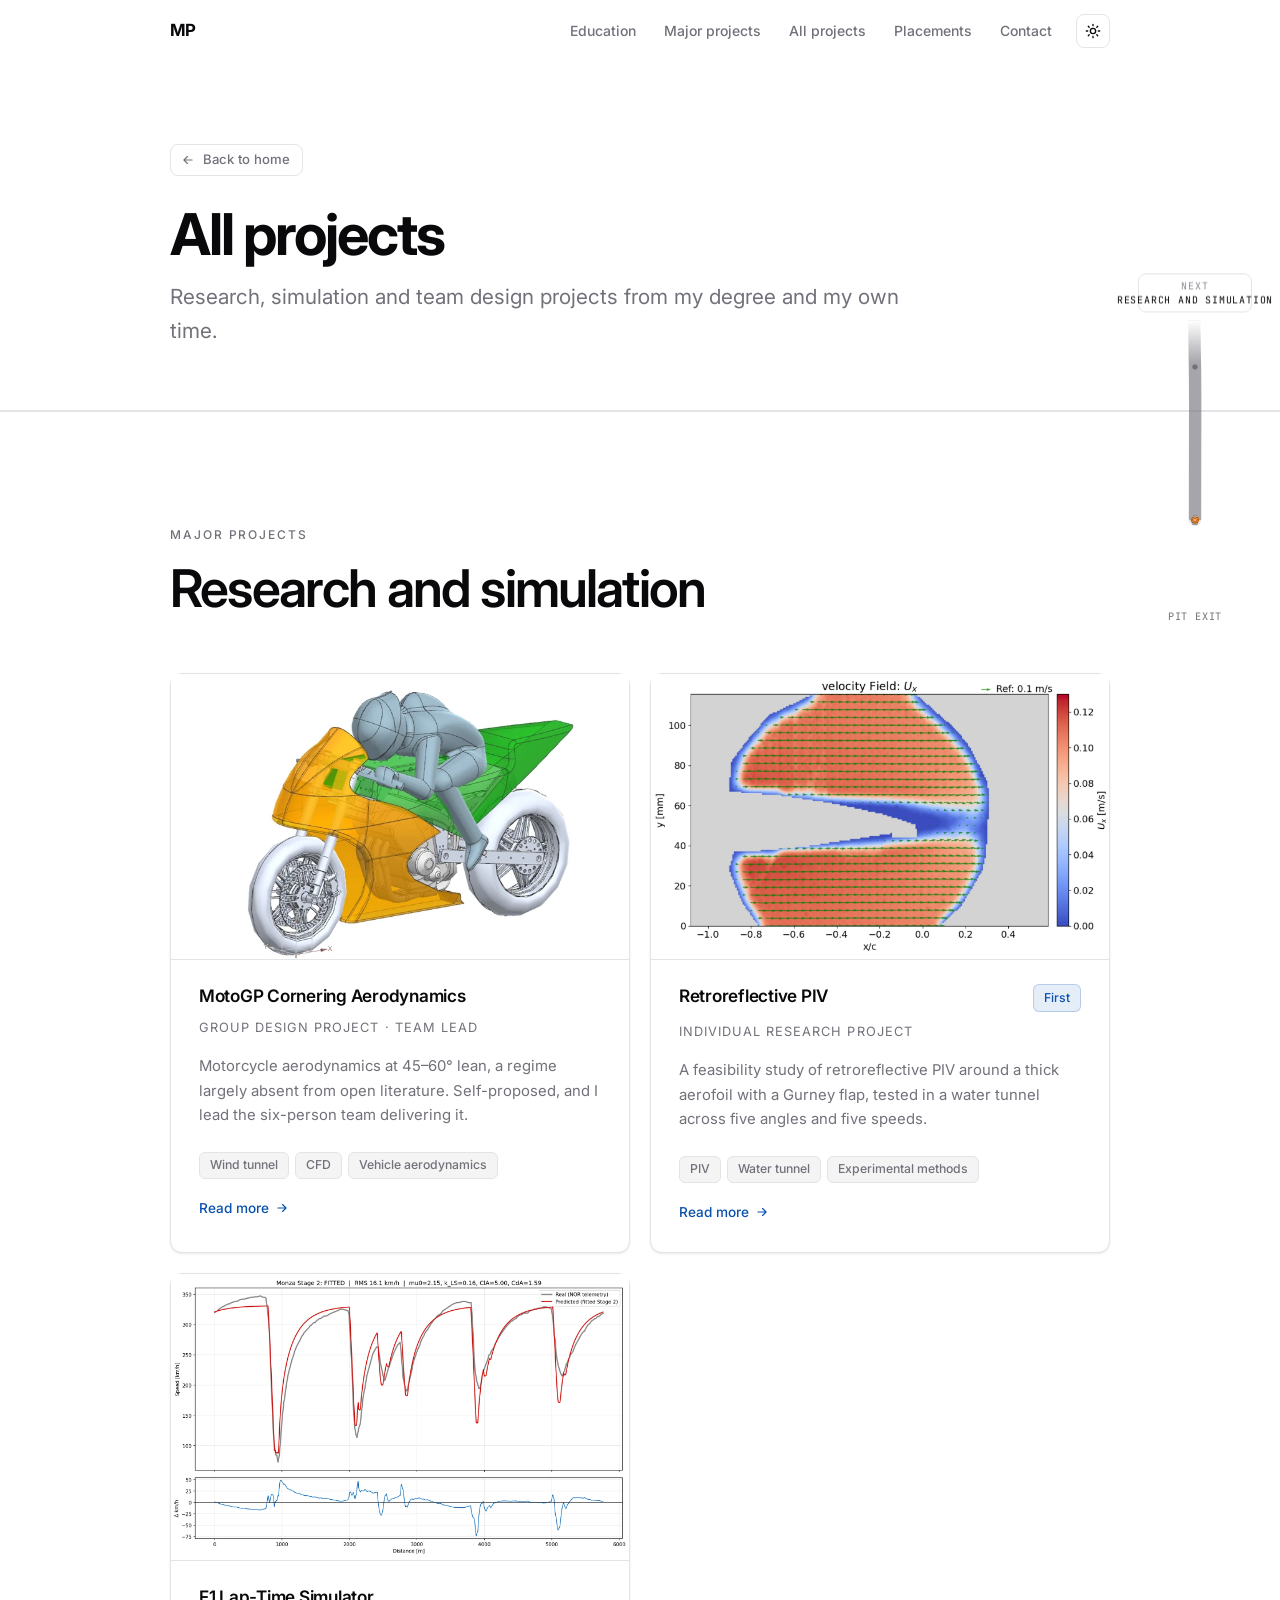
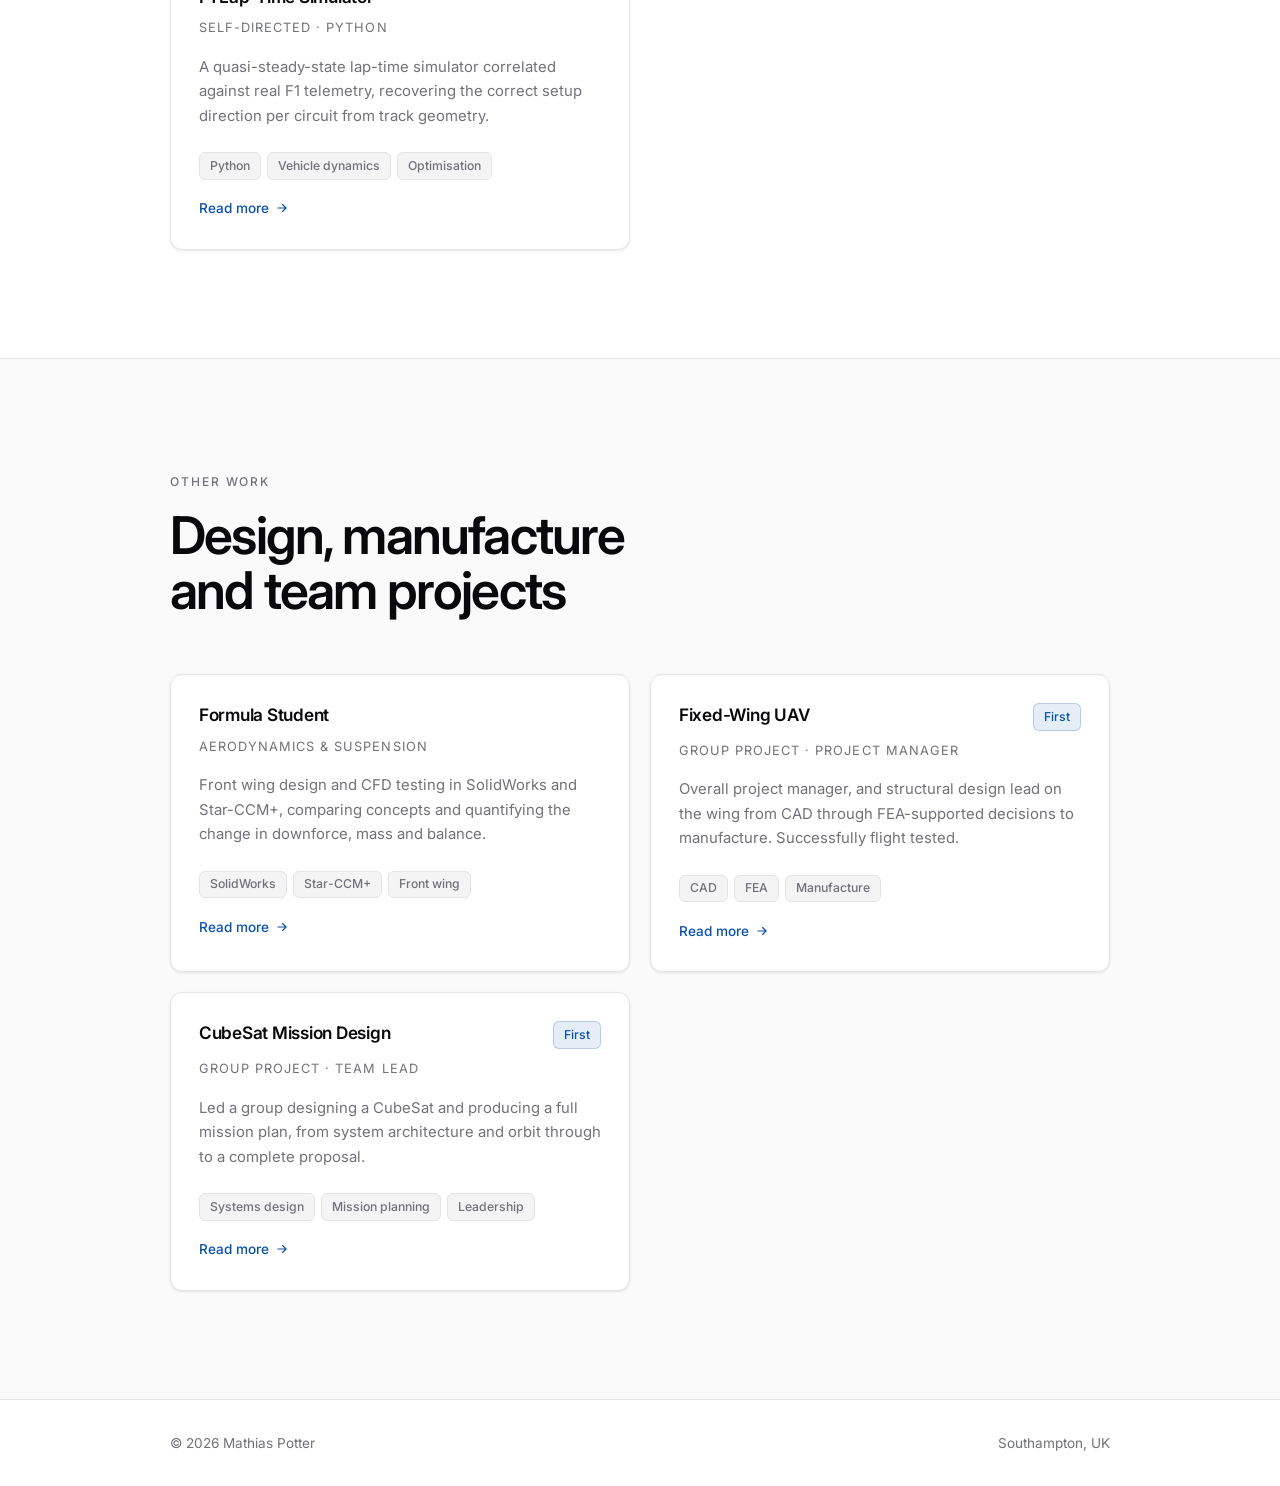
==== projects/index.html @ a4eb1277 "Cut the home page nav, icon the contact links, add a projects page The fixed top bar let you skip th" ====
<!DOCTYPE html>
<html lang="en-GB">
<head>
<meta charset="utf-8">
<meta name="viewport" content="width=device-width, initial-scale=1">

<title>All projects | Mathias Potter</title>
<meta name="description" content="Every engineering project by Mathias Potter: motorsport aerodynamics, experimental flow measurement, simulation, and design and build team projects.">

<meta property="og:title" content="All projects | Mathias Potter">
<meta property="og:description" content="Motorsport aerodynamics, experimental flow measurement, simulation, and design and build team projects.">
<meta property="og:type" content="website">
<meta property="og:url" content="https://mathiaspotter.co.uk/projects/">
<meta property="og:image" content="https://mathiaspotter.co.uk/assets/images/og-preview.jpg">
<meta property="og:image:width" content="1200">
<meta property="og:image:height" content="630">
<meta name="twitter:card" content="summary_large_image">

<link rel="canonical" href="https://mathiaspotter.co.uk/projects/">
<link rel="icon" href="/favicon.ico" sizes="32x32">
<link rel="icon" href="/favicon.svg" type="image/svg+xml">
<link rel="apple-touch-icon" href="/apple-touch-icon.png">
<meta name="theme-color" content="#0951ae">

<link rel="preconnect" href="https://fonts.googleapis.com">
<link rel="preconnect" href="https://fonts.gstatic.com" crossorigin>
<link href="https://fonts.googleapis.com/css2?family=Inter:wght@400;500;600;700&family=JetBrains+Mono:wght@400;500&display=swap" rel="stylesheet">

<link rel="stylesheet" href="../style.css">

<script>
  (function () {
    document.documentElement.classList.add('js');
    var t;
    try { t = localStorage.getItem('theme'); } catch (e) { t = null; }
    if (!t) t = window.matchMedia('(prefers-color-scheme: dark)').matches ? 'dark' : 'light';
    document.documentElement.dataset.theme = t;
  })();
</script>
</head>

<body>
<a class="skip" href="#main">Skip to content</a>

<!-- ============================== NAV ============================== -->
<nav class="nav" aria-label="Primary">
  <div class="nav-inner">
    <a class="nav-brand" href="../index.html">MP</a>
    <div class="nav-links" id="navLinks">
      <a href="../index.html#education">Education</a>
      <a href="../index.html#major">Major projects</a>
      <a href="./" aria-current="page">All projects</a>
      <a href="../index.html#experience">Placements</a>
      <a href="../index.html#contact">Contact</a>
    </div>
    <button class="nav-toggle" id="navToggle" aria-label="Menu" aria-expanded="false" aria-controls="navLinks">
      <svg class="burger" viewBox="0 0 24 24" width="18" height="18" fill="none" stroke="currentColor" stroke-width="2" stroke-linecap="round"><path d="M3 6h18M3 12h18M3 18h18"/></svg>
      <svg class="close" viewBox="0 0 24 24" width="18" height="18" fill="none" stroke="currentColor" stroke-width="2" stroke-linecap="round"><path d="M6 6l12 12M18 6L6 18"/></svg>
    </button>
    <button class="theme-toggle" id="themeToggle" aria-label="Toggle colour theme">
      <svg class="sun" viewBox="0 0 24 24" width="16" height="16" fill="none" stroke="currentColor" stroke-width="2" stroke-linecap="round"><circle cx="12" cy="12" r="4"/><path d="M12 2v2M12 20v2M4.9 4.9l1.4 1.4M17.7 17.7l1.4 1.4M2 12h2M20 12h2M4.9 19.1l1.4-1.4M17.7 6.3l1.4-1.4"/></svg>
      <svg class="moon" viewBox="0 0 24 24" width="16" height="16" fill="none" stroke="currentColor" stroke-width="2" stroke-linecap="round" stroke-linejoin="round"><path d="M21 12.8A9 9 0 1 1 11.2 3a7 7 0 0 0 9.8 9.8z"/></svg>
    </button>
  </div>
</nav>

<main id="main">

<header class="proj-hero">
  <div class="container">
    <a class="proj-back" href="../index.html#major">
      <svg viewBox="0 0 24 24" width="14" height="14" fill="none" stroke="currentColor" stroke-width="2" stroke-linecap="round" stroke-linejoin="round"><path d="M19 12H5M11 18l-6-6 6-6"/></svg>
      Back to home
    </a>

    <h1 class="proj-title">All projects</h1>
    <p class="proj-lede">
      Research, simulation and team design projects from my degree and my own time.
    </p>
  </div>
</header>

<!-- Step 2 of the layout trial: cards link straight to the project pages for
     now. Step 3 opens each one in a dialog on this page instead. -->

<section class="section">
  <div class="container">
    <div class="section-head reveal">
      <span class="eyebrow">Major projects</span>
      <h2>Research and simulation</h2>
    </div>

    <div class="cards">

      <a class="card reveal" href="motogp-cornering-aerodynamics.html">
        <img class="card-img is-figure" src="../assets/images/gdp-model.webp" alt="CAD of the 50%-scale MotoGP wind tunnel model with rider"
             loading="lazy" onerror="this.style.display='none'">
        <div class="card-top">
          <h3>MotoGP Cornering Aerodynamics</h3>
        </div>
        <p class="card-meta">Group Design Project · Team lead</p>
        <p>
          Motorcycle aerodynamics at 45–60° lean, a regime largely absent from open
          literature. Self-proposed, and I lead the six-person team delivering it.
        </p>
        <div class="tags"><span>Wind tunnel</span><span>CFD</span><span>Vehicle aerodynamics</span></div>
        <span class="card-more">
          Read more
          <svg viewBox="0 0 24 24" width="14" height="14" fill="none" stroke="currentColor" stroke-width="2" stroke-linecap="round" stroke-linejoin="round"><path d="M5 12h14M13 6l6 6-6 6"/></svg>
        </span>
      </a>

      <a class="card reveal" href="retroreflective-piv.html">
        <img class="card-img is-figure" src="../assets/images/piv-velocity-field.webp" alt="Velocity field around the thick aerofoil with a Gurney flap, measured with retroreflective PIV"
             loading="lazy" onerror="this.style.display='none'">
        <div class="card-top">
          <h3>Retroreflective PIV</h3>
          <span class="pill">First</span>
        </div>
        <p class="card-meta">Individual research project</p>
        <p>
          A feasibility study of retroreflective PIV around a thick aerofoil with a
          Gurney flap, tested in a water tunnel across five angles and five speeds.
        </p>
        <div class="tags"><span>PIV</span><span>Water tunnel</span><span>Experimental methods</span></div>
        <span class="card-more">
          Read more
          <svg viewBox="0 0 24 24" width="14" height="14" fill="none" stroke="currentColor" stroke-width="2" stroke-linecap="round" stroke-linejoin="round"><path d="M5 12h14M13 6l6 6-6 6"/></svg>
        </span>
      </a>

      <a class="card reveal" href="f1-lap-time-simulator.html">
        <img class="card-img is-figure" src="../assets/images/correlation-plot.webp" alt="Simulated speed trace overlaid on real F1 telemetry for the Monza pole lap"
             loading="lazy" onerror="this.style.display='none'">
        <div class="card-top">
          <h3>F1 Lap-Time Simulator</h3>
        </div>
        <p class="card-meta">Self-directed · Python</p>
        <p>
          A quasi-steady-state lap-time simulator correlated against real F1 telemetry,
          recovering the correct setup direction per circuit from track geometry.
        </p>
        <div class="tags"><span>Python</span><span>Vehicle dynamics</span><span>Optimisation</span></div>
        <span class="card-more">
          Read more
          <svg viewBox="0 0 24 24" width="14" height="14" fill="none" stroke="currentColor" stroke-width="2" stroke-linecap="round" stroke-linejoin="round"><path d="M5 12h14M13 6l6 6-6 6"/></svg>
        </span>
      </a>

    </div>
  </div>
</section>

<section class="section section-alt">
  <div class="container">
    <div class="section-head reveal">
      <span class="eyebrow">Other work</span>
      <h2>Design, manufacture and team projects</h2>
    </div>

    <div class="cards">

      <a class="card reveal" href="formula-student.html">
        <img class="card-img" src="../assets/images/formula-student.jpg" alt="Formula Student car front wing"
             loading="lazy" onerror="this.style.display='none'">
        <div class="card-top">
          <h3>Formula Student</h3>
        </div>
        <p class="card-meta">Aerodynamics &amp; suspension</p>
        <p>
          Front wing design and CFD testing in SolidWorks and Star-CCM+, comparing
          concepts and quantifying the change in downforce, mass and balance.
        </p>
        <div class="tags"><span>SolidWorks</span><span>Star-CCM+</span><span>Front wing</span></div>
        <span class="card-more">
          Read more
          <svg viewBox="0 0 24 24" width="14" height="14" fill="none" stroke="currentColor" stroke-width="2" stroke-linecap="round" stroke-linejoin="round"><path d="M5 12h14M13 6l6 6-6 6"/></svg>
        </span>
      </a>

      <a class="card reveal" href="fixed-wing-uav.html">
        <img class="card-img" src="../assets/images/uav.jpg" alt="Fixed-wing UAV built for the group design project"
             loading="lazy" onerror="this.style.display='none'">
        <div class="card-top">
          <h3>Fixed-Wing UAV</h3>
          <span class="pill">First</span>
        </div>
        <p class="card-meta">Group project · Project manager</p>
        <p>
          Overall project manager, and structural design lead on the wing from CAD
          through FEA-supported decisions to manufacture. Successfully flight tested.
        </p>
        <div class="tags"><span>CAD</span><span>FEA</span><span>Manufacture</span></div>
        <span class="card-more">
          Read more
          <svg viewBox="0 0 24 24" width="14" height="14" fill="none" stroke="currentColor" stroke-width="2" stroke-linecap="round" stroke-linejoin="round"><path d="M5 12h14M13 6l6 6-6 6"/></svg>
        </span>
      </a>

      <a class="card reveal" href="cubesat-mission-design.html">
        <img class="card-img" src="../assets/images/cubesat.jpg" alt="CubeSat mission design project"
             loading="lazy" onerror="this.style.display='none'">
        <div class="card-top">
          <h3>CubeSat Mission Design</h3>
          <span class="pill">First</span>
        </div>
        <p class="card-meta">Group project · Team lead</p>
        <p>
          Led a group designing a CubeSat and producing a full mission plan, from system
          architecture and orbit through to a complete proposal.
        </p>
        <div class="tags"><span>Systems design</span><span>Mission planning</span><span>Leadership</span></div>
        <span class="card-more">
          Read more
          <svg viewBox="0 0 24 24" width="14" height="14" fill="none" stroke="currentColor" stroke-width="2" stroke-linecap="round" stroke-linejoin="round"><path d="M5 12h14M13 6l6 6-6 6"/></svg>
        </span>
      </a>

    </div>
  </div>
</section>

</main>

<footer>
  <div class="container footer-inner">
    <span>&copy; <span id="year">2026</span> Mathias Potter</span>
    <span class="muted">Southampton, UK</span>
  </div>
</footer>

<script src="../site.js"></script>
</body>
</html>
---- style.css ----
/* ==========================================================================
   Mathias Potter portfolio
   Design system modelled on shadcn/ui: neutral HSL palette, hairline borders,
   restrained radius, generous whitespace, Inter. Restraint over decoration.

   Everything visual is controlled by the tokens below.
   ========================================================================== */

/* ------------------------------- TOKENS --------------------------------- */

:root,
[data-theme="light"] {
  --background:        0 0% 100%;
  --foreground:        240 10% 4%;
  --muted:             240 5% 96%;
  --muted-foreground:  240 4% 46%;
  --card:              0 0% 100%;
  --border:            240 6% 90%;
  --primary:           240 6% 10%;
  --primary-foreground:0 0% 98%;
  --accent:            214 90% 36%;   /* navy, carried from the CV */
  --ring:              240 5% 65%;
  --shadow: 0 1px 2px 0 hsl(240 6% 10% / .04), 0 1px 3px 0 hsl(240 6% 10% / .06);
  --shadow-lg: 0 10px 30px -10px hsl(240 6% 10% / .12);
}

[data-theme="dark"] {
  --background:        240 10% 4%;
  --foreground:        0 0% 96%;
  --muted:             240 6% 10%;
  --muted-foreground:  240 5% 60%;
  --card:              240 8% 6%;
  --border:            240 5% 15%;
  --primary:           0 0% 96%;
  --primary-foreground:240 10% 6%;
  --accent:            214 90% 62%;
  --ring:              240 5% 40%;
  --shadow: 0 1px 2px 0 hsl(0 0% 0% / .3);
  --shadow-lg: 0 10px 30px -10px hsl(0 0% 0% / .5);
}

:root {
  --radius: 12px;
  --radius-sm: 8px;
  --container: min(1140px, 90vw);
  --font: "Inter", -apple-system, BlinkMacSystemFont, "Segoe UI", Roboto, sans-serif;
  --mono: "JetBrains Mono", ui-monospace, SFMono-Regular, Menlo, monospace;
}

/* ------------------------------- RESET ---------------------------------- */

*, *::before, *::after { box-sizing: border-box; }

html { scroll-behavior: smooth; -webkit-text-size-adjust: 100%; }

body {
  margin: 0;
  font-family: var(--font);
  font-size: 1rem;
  line-height: 1.65;
  color: hsl(var(--foreground));
  background: hsl(var(--background));
  -webkit-font-smoothing: antialiased;
  transition: background-color .3s ease, color .3s ease;
}

img { max-width: 100%; display: block; }

.container { width: var(--container); margin-inline: auto; }

.skip {
  position: absolute; left: -9999px;
  background: hsl(var(--primary)); color: hsl(var(--primary-foreground));
  padding: .75rem 1rem; border-radius: var(--radius-sm); z-index: 100;
}
.skip:focus { left: 1rem; top: 1rem; }

:focus-visible {
  outline: 2px solid hsl(var(--accent));
  outline-offset: 3px;
  border-radius: 4px;
}

/* ------------------------------- TYPE ----------------------------------- */

h1, h2, h3 { margin: 0; font-weight: 600; letter-spacing: -0.035em; line-height: 1.05; }

h1 { font-size: clamp(3.2rem, 9vw, 6.5rem); font-weight: 700; }
h2 { font-size: clamp(2rem, 4.5vw, 3.25rem); }
h3 { font-size: 1.075rem; letter-spacing: -0.015em; line-height: 1.35; }

p { margin: 0 0 1.1rem; }
p:last-child { margin-bottom: 0; }

a { color: inherit; text-decoration-color: hsl(var(--border)); text-underline-offset: 3px; }
a:hover { text-decoration-color: hsl(var(--accent)); }

.muted { color: hsl(var(--muted-foreground)); }

.eyebrow {
  display: inline-block;
  font-size: .75rem; font-weight: 500;
  text-transform: uppercase; letter-spacing: .16em;
  color: hsl(var(--muted-foreground));
  margin-bottom: 1.1rem;
}

.big { font-size: 1.2rem; color: hsl(var(--foreground)); }

blockquote {
  margin: 1.75rem 0;
  padding: 1.1rem 1.4rem;
  border-left: 2px solid hsl(var(--accent));
  background: hsl(var(--muted));
  border-radius: 0 var(--radius-sm) var(--radius-sm) 0;
  color: hsl(var(--muted-foreground));
  font-size: .95rem;
}

/* -------------------------------- NAV ----------------------------------- */

.nav {
  position: fixed; inset: 0 0 auto 0; z-index: 50;
  transition: background .3s, border-color .3s, backdrop-filter .3s;
  border-bottom: 1px solid transparent;
}
.nav.scrolled {
  background: hsl(var(--background) / .78);
  backdrop-filter: saturate(180%) blur(12px);
  border-bottom-color: hsl(var(--border));
}
.nav-inner {
  width: var(--container); margin-inline: auto;
  height: 62px; display: flex; align-items: center; gap: 1.5rem;
}
.nav-brand {
  font-weight: 700; letter-spacing: -0.04em; font-size: 1.05rem;
  text-decoration: none;
}
.nav-links { margin-left: auto; display: flex; gap: 1.75rem; }
.nav-links a {
  font-size: .875rem; font-weight: 500;
  color: hsl(var(--muted-foreground)); text-decoration: none;
  transition: color .15s;
}
.nav-links a:hover { color: hsl(var(--foreground)); }

.theme-toggle,
.nav-toggle {
  display: grid; place-items: center;
  width: 34px; height: 34px;
  border: 1px solid hsl(var(--border));
  border-radius: var(--radius-sm);
  background: hsl(var(--card));
  color: hsl(var(--foreground));
  cursor: pointer;
  transition: background .15s, border-color .15s;
}
.theme-toggle:hover,
.nav-toggle:hover { background: hsl(var(--muted)); }
.theme-toggle svg,
.nav-toggle svg { grid-area: 1 / 1; }
[data-theme="light"] .moon,
[data-theme="dark"]  .sun { display: none; }

/* Home page: the theme switch with no bar around it. Bottom left, out of the
   reading path and clear of the circuit strip down the right, and reachable
   from anywhere on the page rather than only at the top. */
.theme-float {
  position: fixed; z-index: 50;
  bottom: 1.5rem;
  left: 1.5rem;
  width: 38px; height: 38px;
  backdrop-filter: saturate(180%) blur(12px);
  opacity: .75;
  transition: background .15s, border-color .15s, opacity .15s;
}
.theme-float:hover { opacity: 1; }

/* The burger only exists below the breakpoint; above it the links are inline. */
.nav-toggle { display: none; }
.nav-toggle .close { display: none; }
.nav[data-open="true"] .nav-toggle .burger { display: none; }
.nav[data-open="true"] .nav-toggle .close  { display: block; }

@media (max-width: 720px) {
  .nav-toggle { display: grid; margin-left: auto; }

  /* Links become a panel hanging off the bar. Always in the DOM and
     focusable-order-correct; visibility is what changes, so the reveal can
     animate and screen readers still see it collapsed. */
  .nav-links {
    position: absolute; top: 100%; left: 0; right: 0;
    margin-left: 0;
    flex-direction: column; gap: 0;
    padding: .5rem 0 .75rem;
    /* Opaque, not translucent: the hero sits directly behind this panel and
       ghosts through anything less. */
    background: hsl(var(--background));
    border-bottom: 1px solid hsl(var(--border));
    visibility: hidden; opacity: 0;
    transform: translateY(-6px);
    transition: opacity .18s ease, transform .18s ease, visibility .18s;
  }
  .nav-links a {
    padding: .7rem calc((100vw - var(--container)) / 2);
    font-size: .95rem;
  }
  .nav[data-open="true"] .nav-links {
    visibility: visible; opacity: 1; transform: none;
  }
  /* The bar needs its own surface once a panel is attached to it, or the
     panel floats over the hero with a transparent strip above it. */
  .nav[data-open="true"] {
    background: hsl(var(--background));
    backdrop-filter: none;
  }
}

/* -------------------------------- HERO ---------------------------------- */

.hero {
  min-height: 100svh;
  display: flex; flex-direction: column; justify-content: center;
  padding: 7rem 0 3rem;
  position: relative;
  overflow: hidden;
}

/* Faint engineering grid behind the hero, faded out towards the edges with a
   radial mask so it never competes with the text. Two layers of lines at
   different scales gives it depth without looking like graph paper. */
.hero::before {
  content: "";
  position: absolute; inset: 0;
  background-image:
    linear-gradient(hsl(var(--foreground) / .045) 1px, transparent 1px),
    linear-gradient(90deg, hsl(var(--foreground) / .045) 1px, transparent 1px),
    linear-gradient(hsl(var(--foreground) / .025) 1px, transparent 1px),
    linear-gradient(90deg, hsl(var(--foreground) / .025) 1px, transparent 1px);
  background-size: 120px 120px, 120px 120px, 24px 24px, 24px 24px;
  -webkit-mask-image: radial-gradient(ellipse 90% 70% at 50% 40%, #000 20%, transparent 78%);
          mask-image: radial-gradient(ellipse 90% 70% at 50% 40%, #000 20%, transparent 78%);
  pointer-events: none;
}

/* Soft accent glow behind the name, barely visible, adds depth */
.hero::after {
  content: "";
  position: absolute;
  width: 45vw; height: 45vw; max-width: 600px; max-height: 600px;
  left: -8vw; top: 8%;
  background: radial-gradient(circle, hsl(var(--accent) / .10), transparent 68%);
  pointer-events: none;
  filter: blur(10px);
}

.hero-grid, .hero + * , .hero .container { position: relative; z-index: 1; }

.hero-grid {
  display: grid;
  grid-template-columns: 1.35fr .65fr;
  gap: clamp(2rem, 6vw, 5rem);
  align-items: center;
}

/* --- staggered entrance -------------------------------------------------
   Every delay is offset by --intro-delay, which the curtain sets while it is
   on screen. One shared timeline, so the hero lands as the curtain lifts. */
.hero-text > * { animation: riseIn .95s cubic-bezier(.16,1,.3,1) both; }
.hero-text > *:nth-child(1) { animation-delay: calc(var(--intro-delay) + .06s); }
.hero-text > *:nth-child(2) { animation-delay: calc(var(--intro-delay) + .17s); }
.hero-text > *:nth-child(3) { animation-delay: calc(var(--intro-delay) + .28s); }
.hero-text > *:nth-child(4) { animation-delay: calc(var(--intro-delay) + .39s); }
.hero-text > *:nth-child(5) { animation-delay: calc(var(--intro-delay) + .50s); }
.hero-text > *:nth-child(6) { animation-delay: calc(var(--intro-delay) + .61s); }
.hero-portrait { animation: dropIn 1.05s cubic-bezier(.16,1,.3,1) calc(var(--intro-delay) + .32s) both; }
.hero-stats    { animation: riseIn 1.05s cubic-bezier(.16,1,.3,1) calc(var(--intro-delay) + .74s) both; }
.nav           { animation: navIn .8s cubic-bezier(.16,1,.3,1) calc(var(--intro-delay) + .02s) both; }
.scroll-cue    { animation: float 2.4s ease-in-out calc(var(--intro-delay) + 1.05s) infinite both; }

@keyframes riseIn {
  from { opacity: 0; transform: translateY(16px); }
  to   { opacity: 1; transform: none; }
}
/* The portrait settles downward into its frame rather than rising with the text. */
@keyframes dropIn {
  from { opacity: 0; transform: translateY(-14px) scale(.985); }
  to   { opacity: 1; transform: none; }
}
@keyframes navIn {
  from { opacity: 0; transform: translateY(-100%); }
  to   { opacity: 1; transform: none; }
}

/* --- credibility strip -------------------------------------------------- */

.hero-stats {
  display: grid;
  grid-template-columns: repeat(3, 1fr);
  gap: clamp(1.25rem, 3vw, 2.5rem);
  margin-top: clamp(2.5rem, 6vh, 4rem);
  padding-top: 1.5rem;
  border-top: 1px solid hsl(var(--border));
}

.hs-num {
  display: block;
  font-family: var(--mono);
  font-size: clamp(1.4rem, 2.6vw, 1.9rem);
  font-weight: 500; letter-spacing: -0.03em; line-height: 1;
  color: hsl(var(--foreground));
}
.hs-num .pct { font-size: .62em; color: hsl(var(--muted-foreground)); }
.hs-label {
  display: block; margin-top: .5rem;
  font-size: .78rem; line-height: 1.4;
  color: hsl(var(--muted-foreground));
}

@media (max-width: 760px) {
  .hero-stats { grid-template-columns: 1fr; gap: 1.25rem; }
}

.hero-role {
  font-size: clamp(1.05rem, 2vw, 1.35rem);
  font-weight: 500;
  color: hsl(var(--accent));
  margin: 1.4rem 0 1.2rem;
  letter-spacing: -0.01em;
}

.hero-lede {
  font-size: 1.075rem;
  color: hsl(var(--muted-foreground));
  max-width: 52ch;
}

.hero-actions { display: flex; flex-wrap: wrap; gap: .7rem; margin-top: 2rem; }

.hero-meta {
  display: flex; flex-wrap: wrap; align-items: center; gap: .7rem;
  margin-top: 2.25rem;
  font-size: .875rem;
  color: hsl(var(--muted-foreground));
}
/* Icon buttons, sized to the same 38px square as the theme toggle so the hero
   has one control size. The link text lives in aria-label and title. */
.hero-meta a {
  display: inline-flex; align-items: center; justify-content: center;
  width: 38px; height: 38px;
  border: 1px solid hsl(var(--border));
  border-radius: var(--radius-sm);
  background: hsl(var(--card));
  color: hsl(var(--muted-foreground));
  text-decoration: none;
  transition: color .2s ease, border-color .2s ease, background .2s ease, transform .2s ease;
}
.hero-meta a:hover {
  color: hsl(var(--foreground));
  border-color: hsl(var(--ring));
  background: hsl(var(--muted));
  transform: translateY(-1px);
}
.hero-meta a svg { display: block; }
.hero-where { margin-left: .35rem; }

.hero-portrait { position: relative; }
.portrait-frame {
  position: relative;
  border: 1px solid hsl(var(--border));
  border-radius: var(--radius);
  overflow: hidden;
  background: hsl(var(--muted));
  box-shadow: var(--shadow-lg);
  aspect-ratio: 3 / 4;
}
.portrait-frame img { width: 100%; height: 100%; object-fit: cover; }

.scroll-cue {
  position: absolute; bottom: 2rem; left: 50%; transform: translateX(-50%);
  display: flex; flex-direction: column; align-items: center; gap: .35rem;
  font-size: .7rem; text-transform: uppercase; letter-spacing: .18em;
  color: hsl(var(--muted-foreground));
}
@keyframes float { 0%,100% { transform: translate(-50%, 0); } 50% { transform: translate(-50%, 6px); } }

@media (max-width: 900px) {
  .hero-grid { grid-template-columns: 1fr; }
  .hero-portrait { order: -1; max-width: 240px; }
  .scroll-cue { display: none; }
}

/* ------------------------------ BUTTONS --------------------------------- */

.btn {
  display: inline-flex; align-items: center; gap: .5rem;
  padding: .68rem 1.15rem;
  font-size: .9rem; font-weight: 500;
  border: 1px solid hsl(var(--border));
  border-radius: var(--radius-sm);
  background: hsl(var(--card));
  color: hsl(var(--foreground));
  text-decoration: none;
  transition: background .15s, border-color .15s, transform .15s;
}
.btn:hover { background: hsl(var(--muted)); transform: translateY(-1px); }

.btn-primary {
  background: hsl(var(--primary));
  border-color: hsl(var(--primary));
  color: hsl(var(--primary-foreground));
}
.btn-primary:hover { opacity: .9; background: hsl(var(--primary)); }

/* ------------------------------ SECTIONS -------------------------------- */

.section { padding: clamp(5rem, 12vh, 8rem) 0; border-top: 1px solid hsl(var(--border)); }
.section-alt { background: hsl(var(--muted) / .45); }

/* The measure is set per-element, not on the block: `ch` here resolves against
   the block's 1rem font-size, so a single cap strangles the 3.25rem h2 long
   before it constrains the body copy it was meant for. */
.section-head { margin-bottom: 3.5rem; }
.section-head h2 { max-width: 24ch; text-wrap: balance; }
.section-sub {
  color: hsl(var(--muted-foreground)); margin-top: 1rem; font-size: .95rem;
  max-width: 52ch;
}

/* ---------------------------- SELECTED WORK ----------------------------- */

.work-grid {
  display: grid;
  grid-template-columns: 1.5fr 1fr;
  gap: clamp(2rem, 5vw, 4rem);
  align-items: start;
}
.work-text p { color: hsl(var(--muted-foreground)); }
.work-text .big { color: hsl(var(--foreground)); }

.work-stats { display: grid; gap: 1rem; position: sticky; top: 90px; }

.stat {
  border: 1px solid hsl(var(--border));
  border-radius: var(--radius);
  background: hsl(var(--card));
  padding: 1.4rem;
  box-shadow: var(--shadow);
}
.stat-num {
  display: block;
  font-family: var(--mono);
  font-size: 2.4rem; font-weight: 500;
  letter-spacing: -0.04em; line-height: 1;
  color: hsl(var(--accent));
}
.stat-num .pct { font-size: 1.4rem; }
.stat-unit {
  display: block; margin-top: .35rem;
  font-size: .8rem; text-transform: uppercase; letter-spacing: .12em;
  color: hsl(var(--foreground));
}
.stat-label {
  display: block; margin-top: .6rem;
  font-size: .84rem; line-height: 1.5;
  color: hsl(var(--muted-foreground));
}

.figure { margin: 3.5rem 0 0; }
.figure img {
  width: 100%;
  border: 1px solid hsl(var(--border));
  border-radius: var(--radius);
  background: hsl(var(--card));
}
/* Two variants side by side. A shared aspect box with object-fit: contain keeps
   the row level even though the source images differ in proportion. */
.figure-grid {
  display: grid;
  grid-template-columns: 1fr 1fr;
  gap: 1rem;
  align-items: center;
}
.figure-grid img {
  aspect-ratio: 4 / 3;
  object-fit: contain;
  padding: .75rem;
}
@media (max-width: 720px) {
  .figure-grid { grid-template-columns: 1fr; }
}

figcaption {
  margin-top: .9rem; font-size: .85rem;
  color: hsl(var(--muted-foreground));
}

@media (max-width: 900px) {
  .work-grid { grid-template-columns: 1fr; }
  .work-stats { position: static; grid-template-columns: repeat(auto-fit, minmax(200px, 1fr)); }
}

/* ============================ BADGE SYSTEM ==============================
   One treatment for every small label on the site: tags, pills, the hero
   badge. Previously these each had their own font, border and background,
   which is what made them read as inconsistent. Now: same size, same radius,
   same padding, same weight. Two variants only: neutral and accent.
   ======================================================================== */

.tags { display: flex; flex-wrap: wrap; gap: .4rem; margin-top: 1.5rem; }

.tags span,
.pill {
  display: inline-flex; align-items: center;
  font-family: var(--font);          /* sans, not mono; mono looked scrappy at 12px */
  font-size: .765rem;
  font-weight: 500;
  line-height: 1.35;
  letter-spacing: 0;
  padding: .28rem .62rem;
  border-radius: 6px;
  border: 1px solid transparent;
  white-space: nowrap;
}

/* Neutral: filled, no visible border. Softer than the old outlined chips. */
.tags span {
  background: hsl(var(--muted));
  border-color: hsl(var(--border));
  color: hsl(var(--muted-foreground));
}

/* Accent variant, used sparingly for status and highlighted modules */
.pill,
.tag-accent {
  background: hsl(var(--accent) / .10) !important;
  border-color: hsl(var(--accent) / .22) !important;
  color: hsl(var(--accent)) !important;
  text-transform: none;
  letter-spacing: 0;
}

/* Long module names need to wrap rather than overflow the column */
.edu-modules .tags span { white-space: normal; }

/* -------------------------------- CARDS --------------------------------- */

.cards {
  display: grid;
  grid-template-columns: repeat(auto-fit, minmax(330px, 1fr));
  gap: 1.25rem;
}

.card {
  border: 1px solid hsl(var(--border));
  border-radius: var(--radius);
  background: hsl(var(--card));
  padding: 1.75rem;
  box-shadow: var(--shadow);
  transition: border-color .2s, transform .2s, box-shadow .2s;
}
.card:hover {
  border-color: hsl(var(--ring));
  transform: translateY(-3px);
  box-shadow: var(--shadow-lg);
}
.card p { color: hsl(var(--muted-foreground)); font-size: .93rem; }

.card-top { display: flex; align-items: start; gap: 1rem; justify-content: space-between; }

.card-meta {
  font-size: .8rem !important;
  text-transform: uppercase; letter-spacing: .08em;
  margin: .6rem 0 1rem !important;
}

/* Only the positional bit lives here now; appearance comes from the badge
   system further up, so pills match tags exactly. */
.pill { flex-shrink: 0; }

/* ------------------------------ TIMELINE -------------------------------- */

.timeline { list-style: none; padding: 0; margin: 0; }
.timeline li {
  display: grid;
  grid-template-columns: 180px 1fr;
  gap: 2rem;
  padding: 2rem 0;
  border-top: 1px solid hsl(var(--border));
}
.timeline li:first-child { border-top: 0; padding-top: 0; }

.tl-when {
  font-family: var(--mono);
  font-size: .82rem;
  color: hsl(var(--muted-foreground));
  padding-top: .2rem;
}
.tl-org {
  color: hsl(var(--accent)) !important;
  font-size: .92rem; font-weight: 500;
  margin: .2rem 0 .8rem !important;
}
.tl-body p { color: hsl(var(--muted-foreground)); font-size: .93rem; }

@media (max-width: 720px) {
  .timeline li { grid-template-columns: 1fr; gap: .6rem; }
}

/* ------------------------------- CONTACT -------------------------------- */

.contact { text-align: center; max-width: 44rem; margin-inline: auto; }
.contact h2 { max-width: 20ch; margin-inline: auto; text-wrap: balance; }
.contact .section-sub { max-width: 46ch; margin-inline: auto; }
.contact .hero-actions { justify-content: center; }

/* -------------------------------- FOOTER -------------------------------- */

footer { border-top: 1px solid hsl(var(--border)); padding: 2rem 0; }
.footer-inner {
  display: flex; justify-content: space-between; flex-wrap: wrap; gap: .5rem;
  font-size: .85rem; color: hsl(var(--muted-foreground));
}

/* --------------------------- RESEARCH PAPERS ----------------------------
   Summary cards for the three major projects. They are intentionally thin:
   title, a short lead and a way in. Everything else, including the stats,
   lives on the project page these link to.
   ---------------------------------------------------------------------- */

.paper {
  border: 1px solid hsl(var(--border));
  border-radius: var(--radius);
  background: hsl(var(--card));
  padding: clamp(1.5rem, 3.2vw, 2.25rem);
  box-shadow: var(--shadow);
  position: relative;
  overflow: hidden;
  transition: border-color .2s, transform .2s, box-shadow .2s;
}
/* Hover cue matching .placement: lift, ring border, and an accent spine that
   wipes down the left edge. */
.paper::before {
  content: ""; position: absolute; inset: 0 auto 0 0; width: 3px;
  background: hsl(var(--accent));
  transform: scaleY(0); transform-origin: top;
  transition: transform .3s cubic-bezier(.16,1,.3,1);
}
.paper:hover::before { transform: scaleY(1); }
.paper:hover {
  border-color: hsl(var(--ring));
  transform: translateY(-2px);
  box-shadow: var(--shadow-lg);
}
.paper + .paper { margin-top: 1.25rem; }

.paper-title {
  font-size: clamp(1.3rem, 2.4vw, 1.7rem);
  margin: .85rem 0 .5rem;
  max-width: 34ch;
}
.paper-meta {
  font-family: var(--mono);
  font-size: .82rem;
  color: hsl(var(--muted-foreground));
  margin: 0 !important;
}
.paper-lead {
  margin: 1.1rem 0 0;
  max-width: 68ch;
  color: hsl(var(--muted-foreground));
}
.paper .tags { margin-top: 1.25rem; }
.paper .hero-actions { margin-top: 1.5rem; }

/* A figure from the project beside the text, so the card is not half empty on
   wide screens. The figures are plots and CAD on white, so they sit in a white
   panel in both themes rather than floating on the card. If the image fails,
   its onerror handler removes .paper-thumb and :has() drops the card back to
   one column. */
.paper:has(.paper-thumb) {
  display: grid;
  grid-template-columns: minmax(0, 1fr) minmax(220px, 36%);
  gap: clamp(1.5rem, 3.5vw, 2.75rem);
  align-items: center;
}
.paper-thumb {
  aspect-ratio: 4 / 3;
  border: 1px solid hsl(var(--border));
  border-radius: var(--radius-sm);
  background: #fff;
  padding: .75rem;
  display: flex;
  align-items: center;
  justify-content: center;
  overflow: hidden;
}
.paper-thumb img {
  width: 100%;
  height: 100%;
  object-fit: contain;
}

@media (max-width: 760px) {
  .paper:has(.paper-thumb) { grid-template-columns: 1fr; }
  .paper-thumb { order: -1; aspect-ratio: 16 / 10; }
}

/* Home page: the three side by side, figure on top, buttons level along the
   foot of the row whatever the length of each lead. Below 960px there is not
   room for three, so they stack. */
.major-grid {
  display: grid;
  grid-template-columns: repeat(3, minmax(0, 1fr));
  gap: 1.25rem;
}
.major-grid .paper,
.major-grid .paper:has(.paper-thumb) {
  display: flex;
  flex-direction: column;
  gap: 1.5rem;
}
.major-grid .paper + .paper { margin-top: 0; }
.major-grid .paper-thumb { order: -1; aspect-ratio: 16 / 10; }
.major-grid .paper-body { display: flex; flex-direction: column; flex: 1; }
.major-grid .paper-body > .pill { align-self: flex-start; }
.major-grid .paper-title { font-size: clamp(1.15rem, 1.7vw, 1.35rem); }
.major-grid .paper .hero-actions { margin-top: auto; padding-top: 1.5rem; }

.major-actions { justify-content: center; margin-top: 2.5rem; }

@media (max-width: 960px) {
  .major-grid { grid-template-columns: 1fr; }
}

/* Figures drawn on white keep their whole frame in a card image slot. */
.card-img.is-figure { object-fit: contain; background: #fff; }

/* ----------------------------- ABSTRACT --------------------------------
   Was a <details> disclosure. It is the formal statement of the work, so it
   reads as part of the article now rather than as something to go and find.
   ---------------------------------------------------------------------- */

.abstract-block {
  border: 1px solid hsl(var(--border));
  border-radius: var(--radius-sm);
  background: hsl(var(--muted) / .55);
  padding: 1.4rem 1.5rem;
}
.abstract-block p {
  font-size: .92rem;
  line-height: 1.72;
  color: hsl(var(--muted-foreground));
}

/* ------------------------------ CARD IMAGE ------------------------------ */

.card-img {
  width: calc(100% + 3.5rem);
  margin: -1.75rem -1.75rem 1.5rem;
  max-width: none;
  aspect-ratio: 16 / 10;
  object-fit: cover;
  border-bottom: 1px solid hsl(var(--border));
}

/* ------------------------------- EDUCATION ------------------------------ */

.edu-card {
  border: 1px solid hsl(var(--border));
  border-radius: var(--radius);
  background: hsl(var(--card));
  padding: clamp(1.5rem, 4vw, 2.75rem);
  box-shadow: var(--shadow);
}

.edu-head {
  display: flex; justify-content: space-between; align-items: start; gap: 2rem;
  padding-bottom: 1.5rem;
  border-bottom: 1px solid hsl(var(--border));
}
.edu-degree { font-size: clamp(1.5rem, 3.2vw, 2.25rem); margin-bottom: .8rem; }
.edu-uni {
  font-size: 1.05rem; font-weight: 500;
  color: hsl(var(--accent));
  margin: 0 0 .25rem !important;
}
.edu-meta {
  font-family: var(--mono); font-size: .82rem;
  color: hsl(var(--muted-foreground));
  margin: 0 !important;
}

.edu-badge {
  flex-shrink: 0; text-align: center;
  border: 1px solid hsl(var(--accent) / .3);
  background: hsl(var(--accent) / .07);
  border-radius: var(--radius);
  padding: 1.1rem 1.5rem;
}
.edu-badge .stat-num { font-size: 2.75rem; }
.edu-badge .stat-unit { color: hsl(var(--muted-foreground)); }

.edu-intro {
  margin: 1.5rem 0 0 !important;
  color: hsl(var(--muted-foreground));
  max-width: 62ch;
}

.edu-modules {
  display: grid; grid-template-columns: 1fr 1fr;
  gap: 2rem; margin-top: 1.75rem;
}
.edu-label {
  font-size: .72rem; font-weight: 500;
  text-transform: uppercase; letter-spacing: .14em;
  color: hsl(var(--muted-foreground));
  margin: 0 !important;
}
.edu-modules .tags { margin-top: .8rem; }

/* Scholarship sits under the degree card, reusing the shared .card system. */
.edu-cards { margin-top: 1.25rem; }
.edu-actions { margin-top: 1.75rem; }

/* .tag-accent styling now comes from the badge system, nothing needed here. */

@media (max-width: 820px) {
  .edu-head { flex-direction: column; gap: 1.25rem; }
  .edu-modules { grid-template-columns: 1fr; gap: 1.5rem; }
}

/* ------------------------------ PLACEMENTS ------------------------------ */

.group-label {
  font-size: .72rem; font-weight: 600;
  text-transform: uppercase; letter-spacing: .16em;
  color: hsl(var(--muted-foreground));
  margin: 0 0 1.1rem;
  display: flex; align-items: center; gap: .85rem;
}
.group-label::after {
  content: ""; flex: 1; height: 1px;
  background: hsl(var(--border));
}
.placements + .group-label { margin-top: 2.75rem; }

.placements { display: grid; gap: 1.25rem; }

.placement {
  display: grid;
  grid-template-columns: 160px 1fr;
  gap: 2rem;
  border: 1px solid hsl(var(--border));
  border-radius: var(--radius);
  background: hsl(var(--card));
  padding: 1.85rem;
  box-shadow: var(--shadow);
  position: relative;
  overflow: hidden;
  transition: border-color .2s, transform .2s, box-shadow .2s;
}
/* Accent spine down the left edge, appears on hover */
.placement::before {
  content: ""; position: absolute; inset: 0 auto 0 0; width: 3px;
  background: hsl(var(--accent));
  transform: scaleY(0); transform-origin: top;
  transition: transform .3s cubic-bezier(.16,1,.3,1);
}
.placement:hover::before { transform: scaleY(1); }
.placement:hover {
  border-color: hsl(var(--ring));
  transform: translateY(-2px);
  box-shadow: var(--shadow-lg);
}

.placement-side { display: flex; flex-direction: column; gap: .3rem; }
.placement-when {
  font-family: var(--mono); font-size: .8rem;
  color: hsl(var(--foreground));
}
.placement-len {
  font-size: .78rem;
  color: hsl(var(--muted-foreground));
}

.placement-top {
  display: flex; justify-content: space-between; align-items: start;
  gap: 1rem; margin-bottom: 1rem;
}
.placement-main h3 { font-size: 1.2rem; }
.placement-role {
  font-size: .9rem; font-weight: 500;
  color: hsl(var(--accent));
  margin: .3rem 0 0 !important;
}
.placement-main > p { color: hsl(var(--muted-foreground)); font-size: .93rem; }

.placement-list {
  margin: 1rem 0 0; padding: 0; list-style: none;
  display: grid; gap: .6rem;
}
.placement-list li {
  position: relative; padding-left: 1.4rem;
  font-size: .91rem; line-height: 1.6;
  color: hsl(var(--muted-foreground));
}
.placement-list li::before {
  content: ""; position: absolute; left: 0; top: .62em;
  width: 5px; height: 5px; border-radius: 50%;
  background: hsl(var(--accent) / .6);
}

@media (max-width: 760px) {
  .placement { grid-template-columns: 1fr; gap: 1rem; padding: 1.4rem; }
  .placement-side { flex-direction: row; gap: .75rem; align-items: baseline; }
}

/* ------------------------------- INTRO ---------------------------------- */

/* Zero unless the head script opts this load into the intro, so a no-JS or
   reduced-motion visitor gets the page immediately with no curtain at all. */
:root                  { --intro-delay: 0s; }
[data-loading="true"]  { --intro-delay: 1.08s; }

.preload { display: none; }

[data-loading="true"] .preload {
  display: flex;
  position: fixed; inset: 0; z-index: 200;
  flex-direction: column; align-items: center; justify-content: center;
  gap: 1.15rem;
  background: hsl(var(--background));
  animation: curtain .58s cubic-bezier(.16,1,.3,1) 1s both;
}

.preload-mark {
  font-family: var(--mono);
  font-size: 1.5rem; font-weight: 500;
  letter-spacing: .34em; text-indent: .34em;   /* offsets the trailing tracking */
  color: hsl(var(--foreground));
  animation: markIn .7s cubic-bezier(.16,1,.3,1) both;
}

.preload-bar {
  width: 116px; height: 2px;
  background: hsl(var(--border));
  border-radius: 2px; overflow: hidden;
}
.preload-bar i {
  display: block; height: 100%;
  background: hsl(var(--foreground));
  transform: scaleX(0); transform-origin: left;
  animation: barFill 1s cubic-bezier(.5,0,.2,1) .06s both;
}

@keyframes curtain {
  from { opacity: 1; }
  to   { opacity: 0; visibility: hidden; }
}
@keyframes markIn {
  from { opacity: 0; transform: translateY(6px); letter-spacing: .5em; }
  to   { opacity: 1; transform: none; letter-spacing: .34em; }
}
@keyframes barFill {
  from { transform: scaleX(0); }
  to   { transform: scaleX(1); }
}

/* ---------------------------- SCROLL REVEAL ----------------------------- */

/* The reveal offset uses the independent `translate` property, not `transform`.
   Most revealed elements are also cards, and `.reveal.in { transform: none }`
   sits later in this file than the card rules, so a shared `transform` would
   cancel every :hover lift on .paper, .placement and .card. The transition
   shorthand covers the hover properties too, for the same cascade reason.
   The hidden state is gated on .js, set by the head script, so the content
   stays visible when scripts do not run. */
.reveal {
  transition: opacity .7s cubic-bezier(.16,1,.3,1),
              translate .7s cubic-bezier(.16,1,.3,1),
              transform .2s, border-color .2s, box-shadow .2s;
}
.js .reveal { opacity: 0; translate: 0 18px; }
.js .reveal.in { opacity: 1; translate: none; }

@media (prefers-reduced-motion: reduce) {
  html { scroll-behavior: auto; }
  *, *::before, *::after { transition: none !important; animation: none !important; }
  .js .reveal { opacity: 1; translate: none; }
  .preload, [data-loading="true"] .preload { display: none; }
}

/* ============================ PROJECT PAGES =============================
   Detail pages under /projects. They reuse every token and primitive above,
   so this block only adds the layout pieces the index has no use for.
   ======================================================================== */

.proj-hero {
  padding: clamp(7.5rem, 16vh, 10rem) 0 clamp(3rem, 7vh, 4.5rem);
  border-bottom: 1px solid hsl(var(--border));
}

/* Reads as a control, not a caption. As plain muted text it was mistaken for
   a label, which is the one thing a back link cannot afford to be. */
.proj-back {
  /* Block-level, so the status pill below it starts a new line rather than
     sitting alongside and reading as a second button. */
  display: flex; width: fit-content;
  align-items: center; gap: .45rem;
  height: 32px;
  padding: 0 .8rem 0 .65rem;
  border: 1px solid hsl(var(--border));
  border-radius: var(--radius-sm);
  background: hsl(var(--card));
  font-size: .82rem; font-weight: 500;
  color: hsl(var(--muted-foreground));
  text-decoration: none;
  margin-bottom: 1.75rem;
  transition: background .2s, border-color .2s, color .2s;
}
.proj-back:hover {
  background: hsl(var(--muted));
  border-color: hsl(var(--ring));
  color: hsl(var(--foreground));
}
.proj-back svg { flex-shrink: 0; transition: transform .2s ease; }
.proj-back:hover svg { transform: translateX(-2px); }

.proj-title {
  font-size: clamp(2.1rem, 5.2vw, 3.6rem);
  font-weight: 700; letter-spacing: -0.035em; line-height: 1.05;
  max-width: 20ch; text-wrap: balance;
  margin: 0 0 1rem;
}

.proj-meta {
  font-family: var(--mono);
  font-size: .82rem;
  color: hsl(var(--muted-foreground));
  margin-bottom: 1.5rem;
}

.proj-lede {
  font-size: clamp(1.05rem, 2vw, 1.3rem);
  line-height: 1.6;
  max-width: 60ch;
  color: hsl(var(--muted-foreground));
}
.proj-lede strong { color: hsl(var(--foreground)); font-weight: 600; }

.proj-stats {
  display: grid;
  grid-template-columns: repeat(auto-fit, minmax(200px, 1fr));
  gap: 1rem;
  margin-top: 2.5rem;
}

/* --- article body ------------------------------------------------------- */

.proj-body { padding: clamp(3.5rem, 9vh, 5.5rem) 0; }

/* A centred measure. Text holds a comfortable line length whatever the
   viewport does, while figures are allowed to break wider so a wide screen
   spends its extra room on the pictures rather than on the paragraphs. */
.prose {
  display: grid;
  grid-template-columns: 1fr min(72ch, 100%) 1fr;
}
.prose > * { grid-column: 2; }
.prose > .figure,
.prose > .carousel {
  grid-column: 1 / -1;
  width: min(100ch, 100%);
  margin-inline: auto;
}

.prose > p { color: hsl(var(--muted-foreground)); }
.prose > p.big { color: hsl(var(--foreground)); }

.prose h2 {
  font-size: 1.45rem;
  letter-spacing: -0.02em;
  margin: 3rem 0 1.1rem;
}
.prose > *:first-child { margin-top: 0; }

.prose h3 { font-size: 1.02rem; margin: 2rem 0 .6rem; }

.prose ul { margin: 0 0 1.1rem; padding: 0; list-style: none; }
.prose ul li {
  position: relative;
  padding-left: 1.1rem;
  margin-bottom: .55rem;
  color: hsl(var(--muted-foreground));
  font-size: .95rem;
}
.prose ul li::before {
  content: ""; position: absolute; left: 0; top: .65em;
  width: 5px; height: 5px; border-radius: 50%;
  background: hsl(var(--accent));
}

.prose .figure { margin: 2.5rem 0; }

.callout {
  margin: 2rem 0;
  padding: 1.25rem 1.4rem;
  border: 1px solid hsl(var(--border));
  border-left: 2px solid hsl(var(--accent));
  border-radius: 0 var(--radius-sm) var(--radius-sm) 0;
  background: hsl(var(--muted) / .55);
}
.callout p { font-size: .93rem; color: hsl(var(--muted-foreground)); }
.callout .callout-label {
  display: block;
  font-size: .7rem; font-weight: 500;
  text-transform: uppercase; letter-spacing: .16em;
  color: hsl(var(--foreground));
  margin-bottom: .5rem;
}

/* --- facts band ---------------------------------------------------------
   This information used to sit in a sticky rail beside the prose, which cost
   the text a third of the width and left both columns feeling cramped. As a
   band under the hero it is scannable in one pass, and the article below gets
   the full measure to itself.
   ---------------------------------------------------------------------- */

.micro-label {
  font-size: .7rem; font-weight: 500;
  text-transform: uppercase; letter-spacing: .16em;
  color: hsl(var(--muted-foreground));
  margin-bottom: .7rem;
}

.proj-band {
  border-bottom: 1px solid hsl(var(--border));
  background: hsl(var(--muted) / .45);
  padding: 1.75rem 0;
}

.proj-facts {
  display: grid;
  grid-template-columns: repeat(auto-fit, minmax(190px, 1fr));
  gap: 1.5rem 2rem;
  margin: 0;
}
.proj-facts > div { min-width: 0; }
.proj-facts dt {
  font-size: .7rem; font-weight: 500;
  text-transform: uppercase; letter-spacing: .14em;
  color: hsl(var(--muted-foreground));
  margin-bottom: .3rem;
}
.proj-facts dd {
  margin: 0;
  font-size: .92rem;
  line-height: 1.45;
  color: hsl(var(--foreground));
}

.proj-tools {
  display: flex; align-items: baseline; gap: 1rem;
  flex-wrap: wrap;
  margin-top: 1.6rem;
  padding-top: 1.4rem;
  border-top: 1px solid hsl(var(--border));
}
.proj-tools .micro-label { margin-bottom: 0; flex-shrink: 0; }
.proj-tools .tags { margin-top: 0; }

/* --- next project ------------------------------------------------------- */

.proj-next {
  border-top: 1px solid hsl(var(--border));
  padding: clamp(3rem, 7vh, 4.5rem) 0;
  background: hsl(var(--muted) / .45);
}
.proj-next-grid { display: grid; grid-template-columns: repeat(2, 1fr); gap: 1rem; }
.proj-next-card {
  display: block;
  padding: 1.4rem;
  border: 1px solid hsl(var(--border));
  border-radius: var(--radius);
  background: hsl(var(--card));
  text-decoration: none;
  transition: transform .2s ease, border-color .2s ease, box-shadow .2s ease;
}
.proj-next-card:hover {
  transform: translateY(-2px);
  border-color: hsl(var(--ring));
  box-shadow: var(--shadow-lg);
}
.proj-next-card .micro-label { margin-bottom: .45rem; }
.proj-next-card h3 { font-size: 1.05rem; }

/* --- index-page links into the detail pages ----------------------------- */

/* Whole-card link. The card primitive keeps its own border and hover. */
a.card { text-decoration: none; color: inherit; display: block; }
a.card h3 { transition: color .2s ease; }
a.card:hover h3 { color: hsl(var(--accent)); }

.card-more {
  display: inline-flex; align-items: center; gap: .4rem;
  margin-top: 1.1rem;
  font-size: .85rem; font-weight: 500;
  color: hsl(var(--accent));
}
.card-more svg { transition: transform .2s ease; }
a.card:hover .card-more svg { transform: translateX(3px); }

@media (max-width: 620px) {
  .proj-next-grid { grid-template-columns: 1fr; }
}

/* Spacing corrections for the project-page chrome, kept next to the block
   they belong to rather than folded into the primitives above. */
.proj-hero .pill { margin-bottom: 1.1rem; }
.proj-hero .hero-actions { margin-top: 2rem; }
.gallery img { aspect-ratio: 4 / 3; object-fit: cover; }

/* ============================== CAROUSEL ================================
   One image at a time with arrows, dots and a counter. The markup is a plain
   stack of <figure> slides, so with no JS every image is still there, just
   listed. site.js adds .is-ready, which is what moves the slides onto a single
   horizontal track and turns the controls on.
   ======================================================================== */

.carousel {
  margin: 3rem 0;
  --carousel-ease: cubic-bezier(.32, .72, 0, 1);
  --carousel-speed: .58s;
}

.carousel-frame {
  position: relative;
  border: 1px solid hsl(var(--border));
  border-radius: var(--radius);
  background: hsl(var(--muted) / .5);
  overflow: hidden;
}

/* Set by site.js from the images this particular carousel actually holds, so
   the bars are as small as the set allows. The value here is only the fallback
   for the moment before the first image reports its size. */
.carousel.is-ready .carousel-frame {
  aspect-ratio: 16 / 10;
  background: hsl(var(--muted) / .4);
  touch-action: pan-y;
}

.carousel-slide { margin: 0; }
.carousel-slide img { width: 100%; }

/* The slides sit in a row and the track is what moves, so the outgoing image
   travels out of the frame while the next one comes in behind it. One
   transform on one element, which is the cheap thing to animate. */
.carousel-track {
  position: absolute; inset: 0;
  display: flex;
  will-change: transform;
  transition: transform var(--carousel-speed) var(--carousel-ease);
}

/* While a finger or the mouse is down the track follows it directly, so any
   transition has to be off or every move would be chasing a stale animation. */
.carousel.is-dragging .carousel-track { transition: none; }

.carousel.is-ready .carousel-slide {
  flex: 0 0 100%;
  width: 100%; height: 100%;
  display: flex; align-items: center; justify-content: center;
  padding: clamp(.85rem, 2vw, 1.6rem);
}

/* The box fills the slide and object-fit does the letterboxing, which is what
   lets a small source still fill the frame instead of sitting marooned in the
   middle of it. The shadow has to be a drop-shadow rather than a box-shadow:
   box-shadow would trace the full-size box, drawing a rectangle around the
   empty bars, while drop-shadow traces the rendered pixels and so hugs the
   edge of the photograph itself. */
.carousel.is-ready .carousel-photo {
  width: 100%; height: 100%;
  object-fit: contain;
  filter: drop-shadow(0 14px 30px rgb(0 0 0 / .55));
  user-select: none;
  -webkit-user-drag: none;
}

/* The caption is lifted below the frame, so the copy inside the slide goes. */
.carousel.is-ready .carousel-slide figcaption { display: none; }

@media (prefers-reduced-motion: reduce) {
  .carousel { --carousel-speed: .01ms; }
}

/* --- controls ----------------------------------------------------------- */

.carousel-arrow {
  position: absolute; top: 50%;
  z-index: 2;
  display: grid; place-items: center;
  width: 40px; height: 40px;
  border: 1px solid hsl(var(--border));
  border-radius: 50%;
  background: hsl(var(--background) / .72);
  backdrop-filter: blur(10px);
  color: hsl(var(--foreground));
  cursor: pointer;
  opacity: .9;
  transform: translateY(-50%);
  transition: opacity .2s, background .2s, border-color .2s, transform .2s;
}
.carousel-arrow.prev { left: .85rem; }
.carousel-arrow.next { right: .85rem; }

/* Always on show. Hover-revealed controls read as cleaner and are simply not
   found, which is the whole reason they exist. */
.carousel:hover .carousel-arrow:not([disabled]) { opacity: 1; }
.carousel-arrow:not([disabled]):hover {
  background: hsl(var(--background));
  border-color: hsl(var(--ring));
  transform: translateY(-50%) scale(1.08);
}
.carousel-arrow:not([disabled]):active { transform: translateY(-50%) scale(.96); }
.carousel-arrow:focus-visible {
  outline: 2px solid hsl(var(--accent));
  outline-offset: 2px;
  opacity: 1;
}

/* The track has ends rather than wrapping, so the arrow that would do nothing
   says so instead of sitting there live and inert. */
.carousel-arrow[disabled] {
  opacity: .28;
  cursor: default;
  pointer-events: none;
}

.carousel-count {
  position: absolute; top: .85rem; right: .85rem;
  z-index: 2;
  font-family: var(--mono); font-size: .72rem;
  font-variant-numeric: tabular-nums;
  padding: .22rem .55rem;
  border: 1px solid hsl(var(--border));
  border-radius: 999px;
  background: hsl(var(--background) / .72);
  backdrop-filter: blur(10px);
  color: hsl(var(--muted-foreground));
}

.carousel-foot {
  display: flex; align-items: baseline; gap: 1.5rem;
  margin-top: 1rem;
}

.carousel-caption {
  flex: 1;
  font-size: .85rem;
  line-height: 1.55;
  color: hsl(var(--muted-foreground));
  margin: 0;
  transition: opacity .2s var(--carousel-ease);
}
.carousel.is-turning .carousel-caption { opacity: 0; }

/* Pills rather than dots: at three or four slides they read as a progress
   track, and the active one is legible at a glance instead of a 1px size
   difference between two grey circles. */
.carousel-dots { display: flex; gap: .35rem; flex-shrink: 0; padding-top: .4rem; }
.carousel-dot {
  width: 18px; height: 5px; padding: 0;
  border: 0; border-radius: 999px;
  background: hsl(var(--border));
  cursor: pointer;
  transition: background .25s var(--carousel-ease), width .25s var(--carousel-ease);
}
.carousel-dot:hover { background: hsl(var(--ring)); }
.carousel-dot:focus-visible { outline: 2px solid hsl(var(--accent)); outline-offset: 2px; }
.carousel-dot[aria-current="true"] { background: hsl(var(--accent)); width: 30px; }

.carousel-frame:focus-visible {
  outline: 2px solid hsl(var(--accent));
  outline-offset: 3px;
}

@media (max-width: 640px) {
  .carousel-foot { flex-direction: column; align-items: flex-start; gap: .75rem; }
  .carousel-arrow { width: 34px; height: 34px; }
  .carousel-dots { padding-top: 0; }
}

/* A single image needs no controls, and an empty one should not be there. */
.carousel.is-single .carousel-arrow,
.carousel.is-single .carousel-count,
.carousel.is-single .carousel-dots { display: none; }
.carousel.is-empty { display: none; }

/* ----------------------------- CIRCUIT STRIP ----------------------------
   A tall window onto the circuit, fixed in the page gutter. The car is
   static and the track moves under it, so this is a view from above the car
   rather than a map of the whole lap. Hidden until JS has measured the page,
   so a visitor without JS never sees a dead widget.
   ------------------------------------------------------------------------ */

.circuit {
  position: fixed;
  /* Takes the gutter it is given: as wide as fits beside the container, up to
     380px, and down to whatever the 1280px breakpoint can spare. Then it sits
     centred in that gutter, so it is clear of the body text at every width
     without being pinned to it. */
  --gutter: calc((100vw - var(--container)) / 2);
  /* The last term keeps the strip inside the window: it is two and a half
     times as tall as it is wide. */
  --strip-w: min(380px, calc(var(--gutter) - 56px), 34vh);
  right: calc((var(--gutter) - var(--strip-w)) / 2);
  top: 50%;
  z-index: 40;
  width: var(--strip-w);
  /* Off by default. It only earns its place where there is real gutter to
     put it in, which is the min-width query at the end of this block. */
  display: none;
  opacity: 0;
  translate: 0 -50%;
  transform: translateY(10px);
  pointer-events: none;
  transition: opacity .4s ease, transform .4s ease, filter .4s ease;
}

.circuit[data-ready="true"] {
  opacity: 1;
  transform: none;
  pointer-events: auto;
}

/* No card, no border. The strip is a window, and the mask fades the road out
   on all four sides rather than a frame cutting it off. Two gradients, one per
   axis, intersected so a corner is faded by both. */
.circuit-map {
  display: block;
  width: 100%;
  height: auto;
  aspect-ratio: 48 / 120;
  overflow: hidden;
  -webkit-mask-image:
    linear-gradient(to bottom, transparent 0, #000 15%, #000 82%, transparent 100%),
    linear-gradient(to right, transparent 0, #000 16%, #000 84%, transparent 100%);
  -webkit-mask-composite: source-in;
  mask-image:
    linear-gradient(to bottom, transparent 0, #000 15%, #000 82%, transparent 100%),
    linear-gradient(to right, transparent 0, #000 16%, #000 84%, transparent 100%);
  mask-composite: intersect;
}

/* The whole loop, faint, so parts of the circuit you are not on sweep past
   rather than appearing out of nothing. */
.circuit-kerb {
  fill: none;
  /* Not --border: in dark it is 15% lightness on a 4% ground and vanishes.
     A translucent grey holds the same weight in both themes. */
  stroke: hsl(var(--muted-foreground) / .18);
  stroke-width: 5.2;
  stroke-linecap: round;
}

/* The road around the car. Cut to a window with stroke-dasharray in site.js,
   which is what keeps the distant parts of the loop faint. */
.circuit-window {
  fill: none;
  stroke: hsl(var(--muted-foreground) / .55);
  stroke-width: 5.2;
  stroke-linecap: butt;
}

/* The lap driven so far: from the start/finish line up to the car, growing
   behind it as the page is scrolled. Dashed in site.js. */
.circuit-line {
  fill: none;
  stroke: hsl(var(--accent));
  stroke-width: 5.2;
  stroke-linecap: butt;
  transition: stroke .3s ease;
}

/* Track furniture, generated in site.js off the path: red and white kerbs
   down the inside of every corner, tyre barriers round the outside of the
   quick ones, and a checkered line. It all belongs to the road it sits
   beside, so out of the lit window it dims with it. */
.circuit-corner { transition: opacity .3s ease; }
.circuit-corner[data-far="true"] { opacity: .2; }

.circuit-rumble-edge,
.circuit-rumble-base,
.circuit-rumble {
  fill: none;
  stroke-width: 1.05;
  stroke-linecap: butt;
}
/* Grey edge, white over it, red dashed over that: a kerb in three elements
   rather than one per block of colour. Without the edge the white half of a
   kerb is white on white wherever it hangs off the road on a light page. */
.circuit-rumble-edge {
  stroke: hsl(var(--muted-foreground) / .38);
  stroke-width: 1.33;
}
.circuit-rumble-base { stroke: hsl(0 0% 100% / .88); }
.circuit-rumble {
  stroke: hsl(2 74% 52%);
  stroke-dasharray: 1.7 1.7;
}

/* A stack of tyres at this size reads as a ring. Filled, it reads as a hole
   punched in the ground. */
.circuit-tyre {
  fill: none;
  stroke: var(--tyre);
  stroke-width: .3;
}

.circuit-flag-a { fill: hsl(var(--foreground)); }
.circuit-flag-b { fill: hsl(var(--background)); }

/* Grid boxes are paint on the road, so they are white in both themes rather
   than a token that flips with the page. */
.circuit-box {
  fill: none;
  stroke: hsl(0 0% 100% / .72);
  stroke-width: .24;
  stroke-linecap: square;
}

/* The line and its grid fade with the road under them, the same as a corner
   and its kerb. */
.circuit-flag { transition: opacity .3s ease; }
.circuit-flag[data-far="true"] { opacity: .2; }

/* Section markers, not map pins. The road is 5.2 units across, so anything much
   over a unit reads as a hole punched in the track, which is why the radius
   lives in the markup at 1.1 rather than being left to CSS: Safari ignores the
   CSS `r` property, and a fallback radius big enough for a minimap renders as
   a dot wider than the road. Growth on hover goes through transform, which
   every browser honours. */
.circuit-dots circle {
  fill: hsl(var(--muted-foreground));
  stroke: none;
  cursor: pointer;
  transform-box: fill-box;
  transform-origin: center;
  transition: fill .2s ease, transform .2s ease;
}

.circuit-dots circle:hover { fill: hsl(var(--accent)); transform: scale(1.55); }

.circuit-dots circle[data-current="true"] {
  fill: hsl(var(--accent));
  transform: scale(1.55);
}

/* Rubber. Near-black on a light page, but a true black disappears into a 4%
   ground in dark, so the dark theme lifts it rather than inverting it: a
   light-coloured tyre would read as anything but a tyre. */
.circuit { --tyre: hsl(220 10% 20%); }
[data-theme="dark"] .circuit { --tyre: hsl(220 8% 36%); }

/* The car wears the strip's accent, so it turns orange with the rest of an
   out lap without a second livery to maintain. */
.circuit-car .car-body { fill: hsl(var(--accent)); }
.circuit-car .car-part { fill: var(--tyre); }
.circuit-car .car-glass { fill: hsl(var(--background)); }
.circuit-car .car-body,
.circuit-car .car-part {
  /* The trail behind the car is the accent too, so without a cut-out line
     round it the car disappears into the road it has just driven. */
  stroke: hsl(var(--background));
  stroke-width: .11;
  paint-order: stroke;
}

/* The still target. The dots are the precise way to jump to a section, but
   they slide and turn with the track, so this names the next corner and takes
   you there without having to chase anything. */
.circuit-next {
  display: flex;
  align-items: baseline;
  justify-content: center;
  gap: .4rem;
  width: 100%;
  margin: 0 0 .45rem;
  padding: .3rem .55rem;
  border: 1px solid hsl(var(--border));
  border-radius: 999px;
  background: hsl(var(--card) / .72);
  backdrop-filter: blur(6px);
  font-family: var(--mono);
  font-size: .62rem;
  letter-spacing: .08em;
  text-transform: uppercase;
  cursor: pointer;
  transition: border-color .2s ease, color .2s ease;
}

.circuit-next-k { color: hsl(var(--muted-foreground) / .8); }
.circuit-next-v {
  color: hsl(var(--foreground));
  overflow: hidden;
  white-space: nowrap;
  text-overflow: ellipsis;
}

.circuit-next:hover { border-color: hsl(var(--accent) / .6); }
.circuit-next:hover .circuit-next-v { color: hsl(var(--accent)); }

/* The strip is only 114px wide from 1280px up to 1480px, where the gutter is
   fixed, and grows from there. Below about 1700px the two halves of the chip
   do not fit on one line, so the label goes above the name and the name gets
   the full width instead of an ellipsis. */
@media (max-width: 1700px) {
  .circuit-next {
    flex-direction: column;
    align-items: center;
    gap: 0;
    /* "MAJOR PROJECTS" measures 94.4px at this size, against 94.4px of inside
       width in a 114px strip, so the side padding comes in to give it room. */
    padding-inline: .3rem;
    border-radius: var(--radius-sm);
    line-height: 1.4;
  }
}

.circuit-label {
  margin: .3rem 0 0;
  font-family: var(--mono);
  font-size: .64rem;
  letter-spacing: .08em;
  text-transform: uppercase;
  color: hsl(var(--muted-foreground));
  text-align: center;
  white-space: nowrap;
  overflow: hidden;
  text-overflow: ellipsis;
}

/* An out lap, on a project page. Same widget, different track: open rather
   than closed, generated from the page's headings, and in its own colour so
   it never reads as the circuit you left. Only the strip is retinted, so the
   page around it keeps the site accent. */
.circuit[data-mode="outlap"] { --accent: 28 92% 42%; }
[data-theme="dark"] .circuit[data-mode="outlap"] { --accent: 32 95% 58%; }

/* The strip needs gutter of its own, so it appears only once the page is wide
   enough to give it some and the container is pulled in to leave room. Below
   that it would sit on top of the body text. */
@media (min-width: 1280px) {
  :root { --container: min(1140px, calc(100vw - 340px)); }
  .circuit { display: block; }
}

/* A world that rotates under you is far more motion than a dot on a map. */
@media (prefers-reduced-motion: reduce) { .circuit { display: none; } }
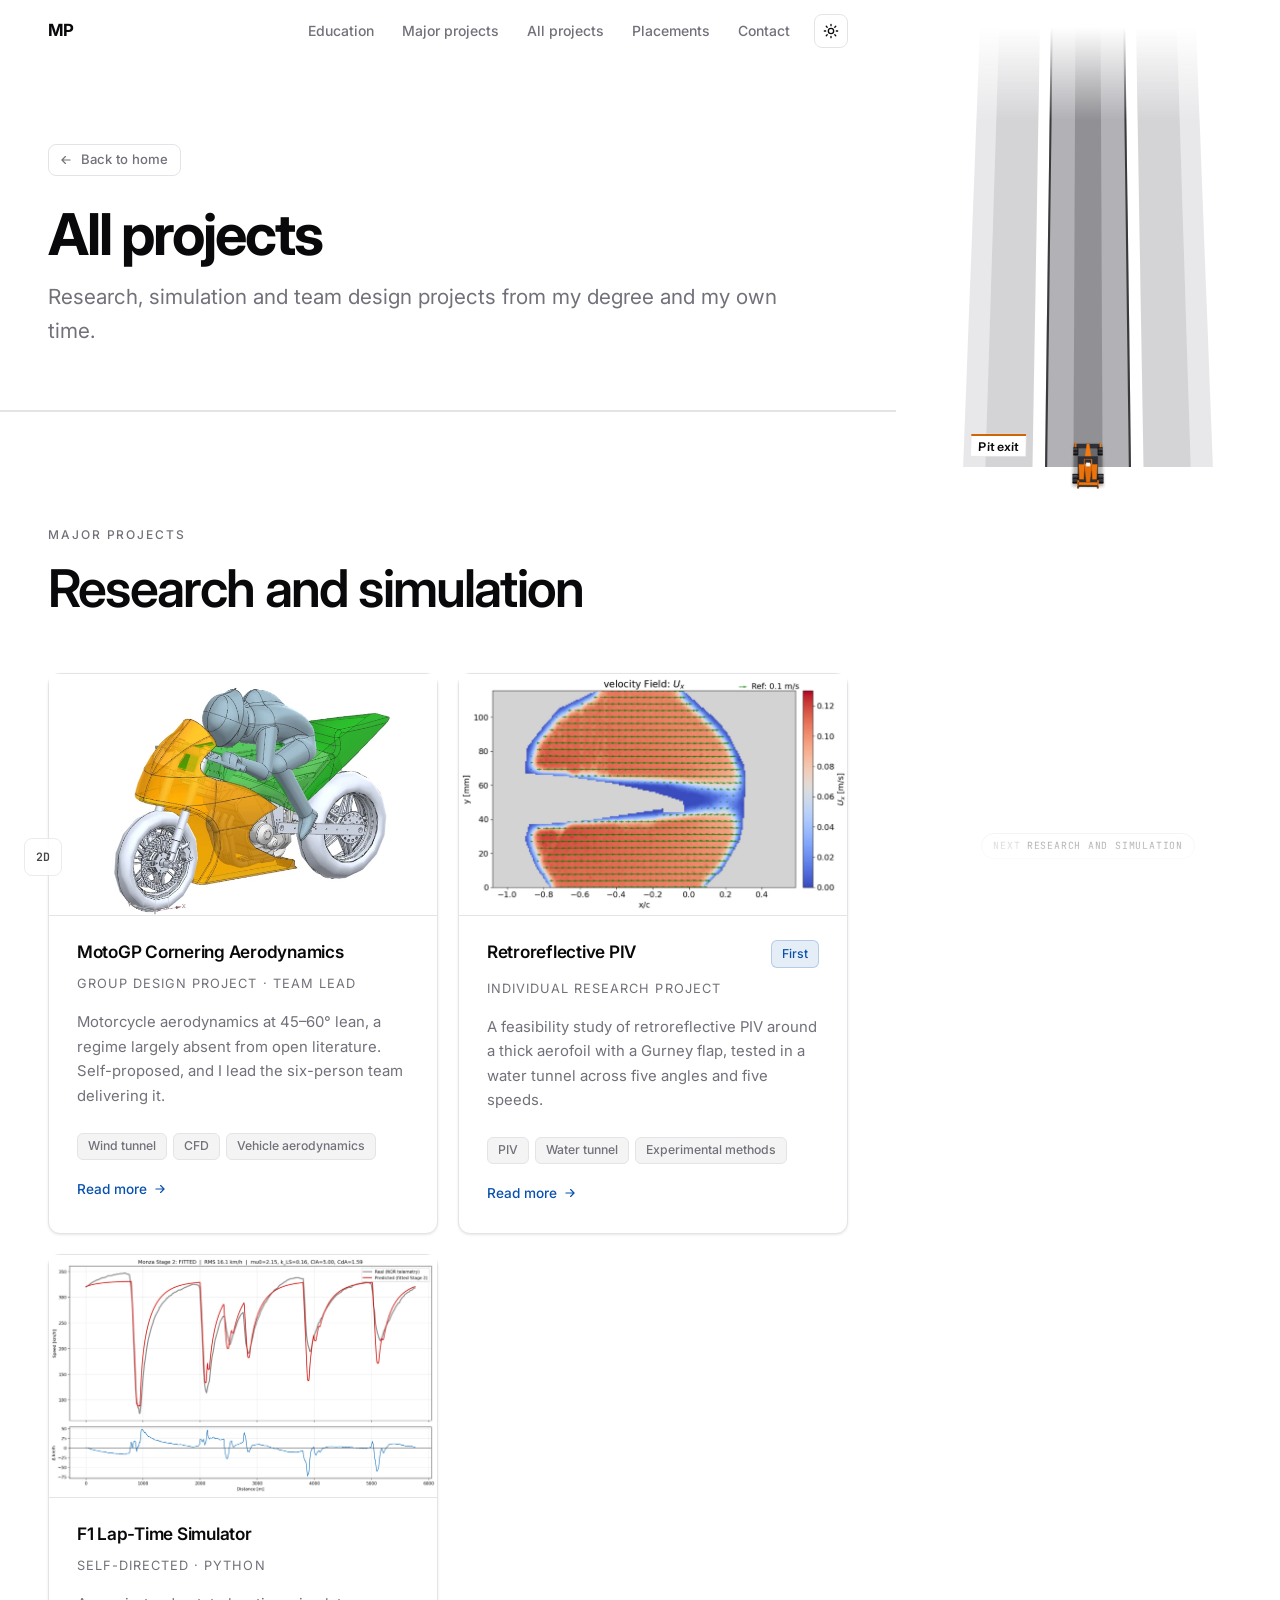
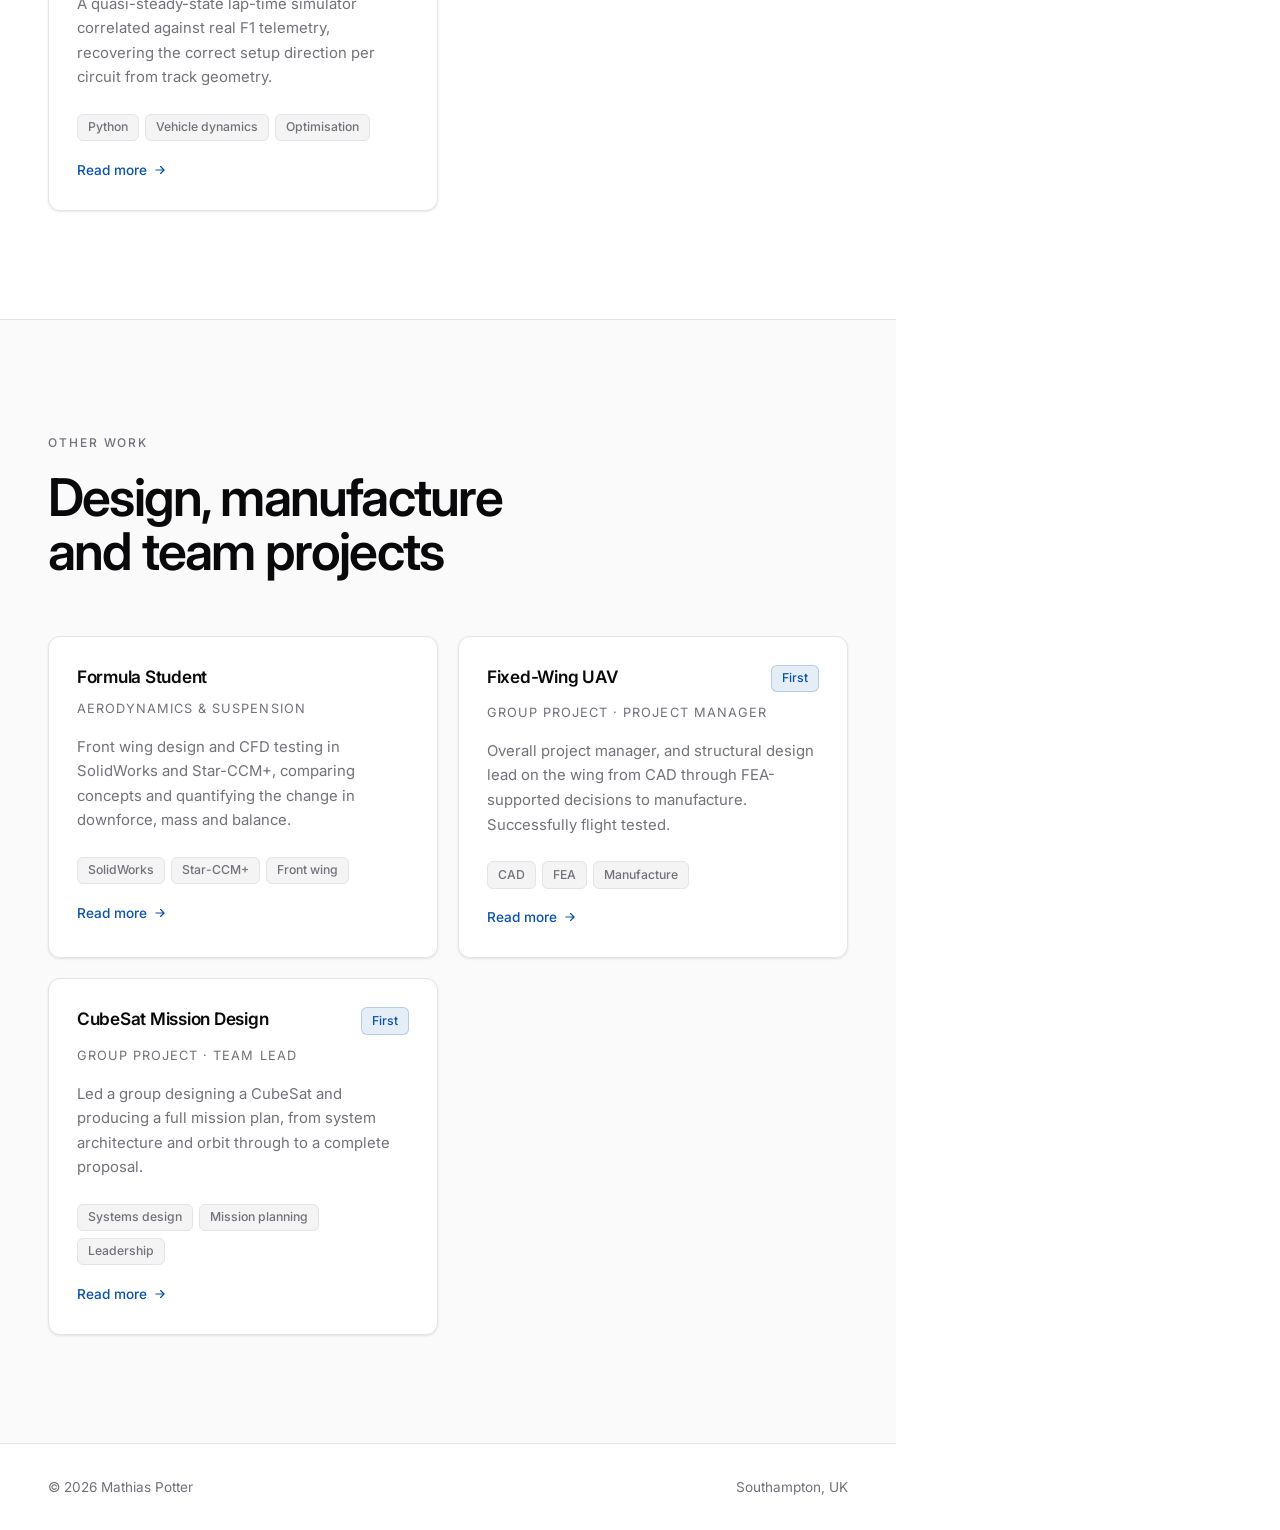
==== commit 9a5c5213: "Add a 3D circuit view and a switch between it and the map The circuit widget can now be drawn a seco" ====
--- a/projects/index.html
+++ b/projects/index.html
@@ -229,6 +229,7 @@
   </div>
 </footer>
 
+<script src="../circuit3d.js"></script>
 <script src="../site.js"></script>
 </body>
 </html>
--- a/style.css
+++ b/style.css
@@ -20,6 +20,12 @@
   --primary-foreground:0 0% 98%;
   --accent:            214 90% 36%;   /* navy, carried from the CV */
   --ring:              240 5% 65%;
+  --kerb:              0 72% 48%;
+  /* The line worn into the road, in the circuit band. Darker than the road
+     in daylight and lighter than it at night, since a dark tint on a dark
+     road is invisible. */
+  --worn:              0 0% 0% / .18;
+  --worn-deep:         0 0% 0% / .26;
   --shadow: 0 1px 2px 0 hsl(240 6% 10% / .04), 0 1px 3px 0 hsl(240 6% 10% / .06);
   --shadow-lg: 0 10px 30px -10px hsl(240 6% 10% / .12);
 }
@@ -35,6 +41,9 @@
   --primary-foreground:240 10% 6%;
   --accent:            214 90% 62%;
   --ring:              240 5% 40%;
+  --kerb:              0 70% 55%;
+  --worn:              0 0% 100% / .05;
+  --worn-deep:         0 0% 100% / .08;
   --shadow: 0 1px 2px 0 hsl(0 0% 0% / .3);
   --shadow-lg: 0 10px 30px -10px hsl(0 0% 0% / .5);
 }
@@ -52,6 +61,10 @@
 *, *::before, *::after { box-sizing: border-box; }
 
 html { scroll-behavior: smooth; -webkit-text-size-adjust: 100%; }
+
+/* Hide the scrollbar chrome, scrolling itself is untouched */
+html { scrollbar-width: none; -ms-overflow-style: none; }
+html::-webkit-scrollbar, body::-webkit-scrollbar { width: 0; height: 0; display: none; }
 
 body {
   margin: 0;
@@ -738,20 +751,23 @@
 .card-img.is-figure { object-fit: contain; background: #fff; }
 
 /* ----------------------------- ABSTRACT --------------------------------
-   Was a <details> disclosure. It is the formal statement of the work, so it
-   reads as part of the article now rather than as something to go and find.
+   Opens the article on the project pages that have one. No box around it:
+   a label, the text, and a rule separating it from the write-up below.
    ---------------------------------------------------------------------- */
 
-.abstract-block {
-  border: 1px solid hsl(var(--border));
-  border-radius: var(--radius-sm);
-  background: hsl(var(--muted) / .55);
-  padding: 1.4rem 1.5rem;
-}
-.abstract-block p {
-  font-size: .92rem;
-  line-height: 1.72;
-  color: hsl(var(--muted-foreground));
+.abstract {
+  padding-bottom: 2.25rem;
+  margin-bottom: .5rem;
+  border-bottom: 1px solid hsl(var(--border));
+}
+.prose .abstract h2.micro-label {
+  font-size: .7rem; letter-spacing: .16em;
+  margin: 0 0 .8rem;
+}
+.abstract p {
+  font-size: 1rem;
+  line-height: 1.75;
+  color: hsl(var(--foreground) / .8);
 }
 
 /* ------------------------------ CARD IMAGE ------------------------------ */
@@ -822,7 +838,6 @@
 
 /* Scholarship sits under the degree card, reusing the shared .card system. */
 .edu-cards { margin-top: 1.25rem; }
-.edu-actions { margin-top: 1.75rem; }
 
 /* .tag-accent styling now comes from the badge system, nothing needed here. */
 
@@ -1108,9 +1123,8 @@
   margin: 2rem 0;
   padding: 1.25rem 1.4rem;
   border: 1px solid hsl(var(--border));
-  border-left: 2px solid hsl(var(--accent));
-  border-radius: 0 var(--radius-sm) var(--radius-sm) 0;
-  background: hsl(var(--muted) / .55);
+  border-radius: var(--radius);
+  background: hsl(var(--card));
 }
 .callout p { font-size: .93rem; color: hsl(var(--muted-foreground)); }
 .callout .callout-label {
@@ -1121,11 +1135,9 @@
   margin-bottom: .5rem;
 }
 
-/* --- facts band ---------------------------------------------------------
-   This information used to sit in a sticky rail beside the prose, which cost
-   the text a third of the width and left both columns feeling cramped. As a
-   band under the hero it is scannable in one pass, and the article below gets
-   the full measure to itself.
+/* --- tools band ---------------------------------------------------------
+   One row of method and tool tags under the hero. The facts grid that sat
+   above it repeated the hero meta and was removed.
    ---------------------------------------------------------------------- */
 
 .micro-label {
@@ -1138,35 +1150,12 @@
 .proj-band {
   border-bottom: 1px solid hsl(var(--border));
   background: hsl(var(--muted) / .45);
-  padding: 1.75rem 0;
-}
-
-.proj-facts {
-  display: grid;
-  grid-template-columns: repeat(auto-fit, minmax(190px, 1fr));
-  gap: 1.5rem 2rem;
-  margin: 0;
-}
-.proj-facts > div { min-width: 0; }
-.proj-facts dt {
-  font-size: .7rem; font-weight: 500;
-  text-transform: uppercase; letter-spacing: .14em;
-  color: hsl(var(--muted-foreground));
-  margin-bottom: .3rem;
-}
-.proj-facts dd {
-  margin: 0;
-  font-size: .92rem;
-  line-height: 1.45;
-  color: hsl(var(--foreground));
+  padding: 1.25rem 0;
 }
 
 .proj-tools {
   display: flex; align-items: baseline; gap: 1rem;
   flex-wrap: wrap;
-  margin-top: 1.6rem;
-  padding-top: 1.4rem;
-  border-top: 1px solid hsl(var(--border));
 }
 .proj-tools .micro-label { margin-bottom: 0; flex-shrink: 0; }
 .proj-tools .tags { margin-top: 0; }
@@ -1239,7 +1228,7 @@
   position: relative;
   border: 1px solid hsl(var(--border));
   border-radius: var(--radius);
-  background: hsl(var(--muted) / .5);
+  background: hsl(var(--muted) / .3);
   overflow: hidden;
 }
 
@@ -1248,7 +1237,6 @@
    for the moment before the first image reports its size. */
 .carousel.is-ready .carousel-frame {
   aspect-ratio: 16 / 10;
-  background: hsl(var(--muted) / .4);
   touch-action: pan-y;
 }
 
@@ -1273,7 +1261,6 @@
   flex: 0 0 100%;
   width: 100%; height: 100%;
   display: flex; align-items: center; justify-content: center;
-  padding: clamp(.85rem, 2vw, 1.6rem);
 }
 
 /* The box fills the slide and object-fit does the letterboxing, which is what
@@ -1285,7 +1272,6 @@
 .carousel.is-ready .carousel-photo {
   width: 100%; height: 100%;
   object-fit: contain;
-  filter: drop-shadow(0 14px 30px rgb(0 0 0 / .55));
   user-select: none;
   -webkit-user-drag: none;
 }
@@ -1661,3 +1647,335 @@
 
 /* A world that rotates under you is far more motion than a dot on a map. */
 @media (prefers-reduced-motion: reduce) { .circuit { display: none; } }
+
+/* ------------------------------ LIGHTBOX --------------------------------
+   A card that carries a small image, and a dialog that shows it full size.
+   Modelled on the shadcn Dialog: dark blurred overlay, a bordered panel that
+   fades and scales up from 95%, and a close button in the corner.
+   ------------------------------------------------------------------------ */
+
+.card-with-cert {
+  display: grid;
+  grid-template-columns: minmax(0, 1fr) 220px;
+  gap: 1.75rem;
+  align-items: center;
+}
+.card-cert-body > :last-child { margin-bottom: 0; }
+
+.cert-thumb {
+  position: relative;
+  display: block;
+  border: 1px solid hsl(var(--border));
+  border-radius: var(--radius-sm);
+  overflow: hidden;
+  cursor: zoom-in;
+  transition: border-color .2s ease, transform .2s ease, box-shadow .2s ease;
+}
+.cert-thumb img { display: block; width: 100%; height: auto; }
+.cert-thumb:hover,
+.cert-thumb:focus-visible {
+  border-color: hsl(var(--ring));
+  box-shadow: var(--shadow-lg);
+  transform: translateY(-2px);
+}
+.cert-zoom {
+  position: absolute; right: .5rem; bottom: .5rem;
+  display: grid; place-items: center;
+  width: 28px; height: 28px;
+  border-radius: 6px;
+  background: hsl(0 0% 0% / .55);
+  color: #fff;
+  opacity: 0;
+  transition: opacity .2s ease;
+}
+.cert-thumb:hover .cert-zoom,
+.cert-thumb:focus-visible .cert-zoom { opacity: 1; }
+
+@media (max-width: 720px) {
+  .card-with-cert { grid-template-columns: 1fr; }
+  .cert-thumb { max-width: 320px; }
+}
+
+.lightbox {
+  width: min(1100px, calc(100vw - 2rem));
+  max-width: none;
+  max-height: calc(100vh - 2rem);
+  padding: 0;
+  border: 1px solid hsl(var(--border));
+  border-radius: var(--radius);
+  background: hsl(var(--card));
+  box-shadow: 0 25px 50px -12px hsl(0 0% 0% / .5);
+  overflow: hidden;
+}
+.lightbox img {
+  display: block;
+  width: 100%; height: auto;
+  max-height: calc(100vh - 2rem);
+  object-fit: contain;
+}
+.lightbox::backdrop {
+  background: hsl(0 0% 0% / .8);
+  backdrop-filter: blur(4px);
+}
+.lightbox[open] { animation: lightbox-in .2s ease-out; }
+.lightbox[open]::backdrop { animation: lightbox-fade .2s ease-out; }
+@keyframes lightbox-in { from { opacity: 0; transform: scale(.95); } }
+@keyframes lightbox-fade { from { opacity: 0; } }
+
+.lightbox-close {
+  position: absolute; top: .75rem; right: .75rem;
+  display: grid; place-items: center;
+  width: 34px; height: 34px;
+  border: 1px solid hsl(0 0% 100% / .2);
+  border-radius: var(--radius-sm);
+  background: hsl(0 0% 0% / .55);
+  color: #fff;
+  cursor: pointer;
+  opacity: .8;
+  transition: opacity .15s ease;
+}
+.lightbox-close:hover { opacity: 1; }
+.lightbox-close:focus-visible { outline: 2px solid hsl(var(--ring)); outline-offset: 2px; }
+
+@media (prefers-reduced-motion: reduce) {
+  .lightbox[open], .lightbox[open]::backdrop { animation: none; }
+}
+
+/* ==========================================================================
+   CIRCUIT STRIP, 3D: the same circuit, seen from a helicopter
+
+   The widget above, drawn by circuit3d.js from a camera high above and
+   behind the car into the same gutter down the right of the window. Only
+   the geometry is shared: that one is a map of the lap, this is a window
+   onto the road.
+
+   While both are in the file, the 3D strip is the default and ?circuit=2d
+   puts the flat map back, so the two can be compared on the same page.
+   site.js sets data-circuit="3d" on <html> once it is up, and everything
+   below the layers hangs off that: the flat map goes, and the page gives up
+   more of its width than the map needed, since the view wants the room.
+   ========================================================================== */
+
+:root {
+  /* Wider than the flat map's 380px cap, and its height follows unless the
+     window is too short for it. The tuning panel writes these two. */
+  --c3d-w: clamp(280px, 30vw, 460px);
+  --c3d-fade-y: 11%;
+  --c3d-fade-x: 8%;
+}
+
+.c3d {
+  position: fixed;
+  right: 0;
+  top: 50%;
+  translate: 0 -50%;
+  z-index: 40;
+  width: var(--c3d-w);
+  height: min(calc(var(--c3d-w) * 2.5), 94vh);
+  /* Off by default, like the flat map: it earns its place only where there
+     is room for it, which is the breakpoint at the end of this block. */
+  display: none;
+  overflow: hidden;
+  /* No card and no border, as the flat map had none. The mask fades the
+     world out on all four sides so it reads as a window onto the circuit
+     rather than a panel stuck to the edge of the page. */
+  -webkit-mask-image:
+    linear-gradient(to bottom, transparent 0, #000 var(--c3d-fade-y),
+                    #000 calc(100% - var(--c3d-fade-y)), transparent 100%),
+    linear-gradient(to right, transparent 0, #000 var(--c3d-fade-x),
+                    #000 calc(100% - var(--c3d-fade-x)), transparent 100%);
+  -webkit-mask-composite: source-in;
+  mask-image:
+    linear-gradient(to bottom, transparent 0, #000 var(--c3d-fade-y),
+                    #000 calc(100% - var(--c3d-fade-y)), transparent 100%),
+    linear-gradient(to right, transparent 0, #000 var(--c3d-fade-x),
+                    #000 calc(100% - var(--c3d-fade-x)), transparent 100%);
+  mask-composite: intersect;
+  /* Hidden until the page has been measured, so the lap never shows starting
+     from the wrong place. */
+  opacity: 0;
+  transition: opacity .5s ease;
+}
+
+.c3d[data-ready="true"] { opacity: 1; }
+.c3d-view { display: block; width: 100%; height: 100%; }
+
+/* The road, out from the centreline. Everything here is a flat fill: the
+   projection does the work, so there is no stroke anywhere in the strip. */
+/* From this high the ground plane covers the whole frame, so filling it
+   would put a slab of colour where the flat map had none, and there is no
+   horizon in shot to draw. The verge carries the edge of the world and the
+   page shows through past it. */
+.c3d-ground { fill: none; }
+.c3d-horizon { display: none; }
+.c3d-road { fill: hsl(var(--muted-foreground) / .55); }
+.c3d-edge { fill: hsl(var(--foreground) / .7); }
+.c3d-apron { fill: hsl(var(--muted-foreground) / .3); }
+.c3d-verge { fill: hsl(var(--muted-foreground) / .16); }
+.c3d-rline { fill: hsl(var(--worn)); }
+.c3d-rubber { fill: hsl(var(--worn-deep)); }
+.c3d-kerb-a { fill: hsl(var(--kerb)); }
+.c3d-kerb-b { fill: hsl(0 0% 98%); }
+.c3d-flag { fill: hsl(0 0% 98%); }
+.c3d-wall-face { fill: hsl(var(--foreground) / .32); }
+.c3d-wall-top { fill: hsl(var(--foreground) / .5); }
+.c3d-shadow { fill: hsl(0 0% 0% / .28); }
+
+/* Section boards. The one the chip names takes the accent along its top. */
+.c3d-board-panel { fill: hsl(var(--card)); stroke: hsl(var(--border)); stroke-width: .6; }
+.c3d-board-back { fill: hsl(var(--muted-foreground) / .45); }
+.c3d-board-post { fill: hsl(var(--muted-foreground) / .7); }
+.c3d-board-strip { fill: hsl(var(--muted-foreground) / .6); }
+.c3d-board.is-next .c3d-board-strip { fill: hsl(var(--accent)); }
+.c3d-board-text {
+  fill: hsl(var(--foreground));
+  /* Set 100 times too large and scaled down in the transform: see the boards
+     section of circuit3d.js. */
+  font: 600 92px var(--font);
+  letter-spacing: -.5px;
+}
+
+/* The Next chip is the one part of the flat map that still earns its place,
+   so site.js moves the same button into the strip rather than a second one
+   being written. It sits at the foot, inside the fade, where there is no
+   road under it to fight with. */
+.c3d .circuit-next {
+  position: absolute;
+  left: 50%;
+  bottom: .9rem;
+  translate: -50% 0;
+  z-index: 2;
+  flex-direction: row;
+  align-items: baseline;
+  gap: .4rem;
+  width: auto;
+  margin: 0;
+  padding: .3rem .7rem;
+  border-radius: 999px;
+  line-height: 1.4;
+  white-space: nowrap;
+  background: hsl(var(--background) / .82);
+  backdrop-filter: saturate(180%) blur(8px);
+}
+
+/* An out lap, on a project page: same strip, retinted, so it never reads as
+   the circuit you left. */
+.c3d[data-mode="outlap"] { --accent: 28 92% 42%; }
+[data-theme="dark"] .c3d[data-mode="outlap"] { --accent: 32 95% 58%; }
+
+html[data-circuit="3d"] .circuit { display: none; }
+
+@media (min-width: 1280px) {
+  .c3d { display: block; }
+  /* The strip takes its width off the window first and the page centres in
+     what is left, rather than the strip squeezing into whatever gutter a
+     centred container happened to leave. That is what buys it the room. */
+  html[data-circuit="3d"] body { padding-right: var(--c3d-w); }
+  html[data-circuit="3d"] {
+    --container: min(1140px, calc(100vw - var(--c3d-w) - 6rem));
+  }
+  /* The fixed bar on a project page stops at the strip for the same reason. */
+  html[data-circuit="3d"] .nav { right: var(--c3d-w); }
+}
+
+/* A world that rotates under you is far more motion than a dot on a map. */
+@media (prefers-reduced-motion: reduce) { .c3d { display: none; } }
+
+
+/* The switch between the two, written by site.js rather than into the
+   markup, since it only means anything where both can run. It sits in the
+   bottom left corner with the theme switch, out of the reading path and at
+   the far side of the page from the circuit itself, and it names the view it
+   will move to. Below the breakpoint neither view is shown, so nor is it. */
+.circuit-toggle {
+  position: fixed; z-index: 50;
+  bottom: 1.5rem;
+  left: 1.5rem;
+  display: none;
+  place-items: center;
+  width: 38px; height: 38px;
+  padding: 0;
+  border: 1px solid hsl(var(--border));
+  border-radius: var(--radius-sm);
+  background: hsl(var(--card));
+  backdrop-filter: saturate(180%) blur(12px);
+  color: hsl(var(--foreground));
+  font: 600 .72rem/1 var(--mono, ui-monospace, monospace);
+  letter-spacing: .02em;
+  cursor: pointer;
+  opacity: .75;
+  transition: background .15s, border-color .15s, opacity .15s;
+}
+.circuit-toggle:hover { background: hsl(var(--muted)); opacity: 1; }
+/* Beside the floating theme switch where the page has one, alone where it
+   does not. */
+.circuit-toggle[data-pair="theme"] { left: calc(1.5rem + 46px); }
+
+@media (min-width: 1280px) { .circuit-toggle { display: grid; } }
+
+/* The tuning panel. Not part of the site: it is here while the camera is
+   still being argued about, and goes when the numbers are settled. */
+.c3d-tune-btn {
+  position: fixed;
+  right: .75rem; top: .75rem;
+  z-index: 60;
+  width: 30px; height: 30px;
+  display: grid; place-items: center;
+  padding: 0;
+  border: 1px solid hsl(var(--border));
+  border-radius: 8px;
+  background: hsl(var(--card) / .8);
+  backdrop-filter: blur(6px);
+  color: hsl(var(--muted-foreground));
+  cursor: pointer;
+  opacity: .45;
+  transition: opacity .15s ease, color .15s ease;
+}
+.c3d-tune-btn:hover, .c3d-tune-btn[aria-expanded="true"] {
+  opacity: 1;
+  color: hsl(var(--foreground));
+}
+.c3d-tune-btn svg { width: 15px; height: 15px; }
+
+.c3d-tune-panel {
+  position: fixed;
+  right: .75rem; top: 3.2rem;
+  z-index: 60;
+  width: min(300px, calc(100vw - 1.5rem));
+  max-height: calc(100vh - 5rem);
+  overflow: auto;
+  display: grid;
+  gap: .35rem;
+  padding: .8rem;
+  border: 1px solid hsl(var(--border));
+  border-radius: 12px;
+  background: hsl(var(--card) / .96);
+  backdrop-filter: blur(8px);
+  box-shadow: 0 10px 30px -10px hsl(0 0% 0% / .4);
+}
+.c3d-tune-panel[hidden] { display: none; }
+.c3d-tune-row {
+  display: grid;
+  grid-template-columns: 1fr auto;
+  gap: 0 .5rem;
+  font-size: .72rem;
+  color: hsl(var(--muted-foreground));
+}
+.c3d-tune-row output { font-family: var(--mono); }
+.c3d-tune-row input {
+  grid-column: 1 / -1;
+  width: 100%;
+  margin: 1px 0 0;
+  accent-color: hsl(var(--accent));
+}
+.c3d-tune-copy {
+  margin-top: .3rem;
+  padding: .35rem .6rem;
+  font: inherit;
+  font-size: .72rem;
+  border: 1px solid hsl(var(--border));
+  border-radius: 8px;
+  background: hsl(var(--card));
+  color: inherit;
+  cursor: pointer;
+}
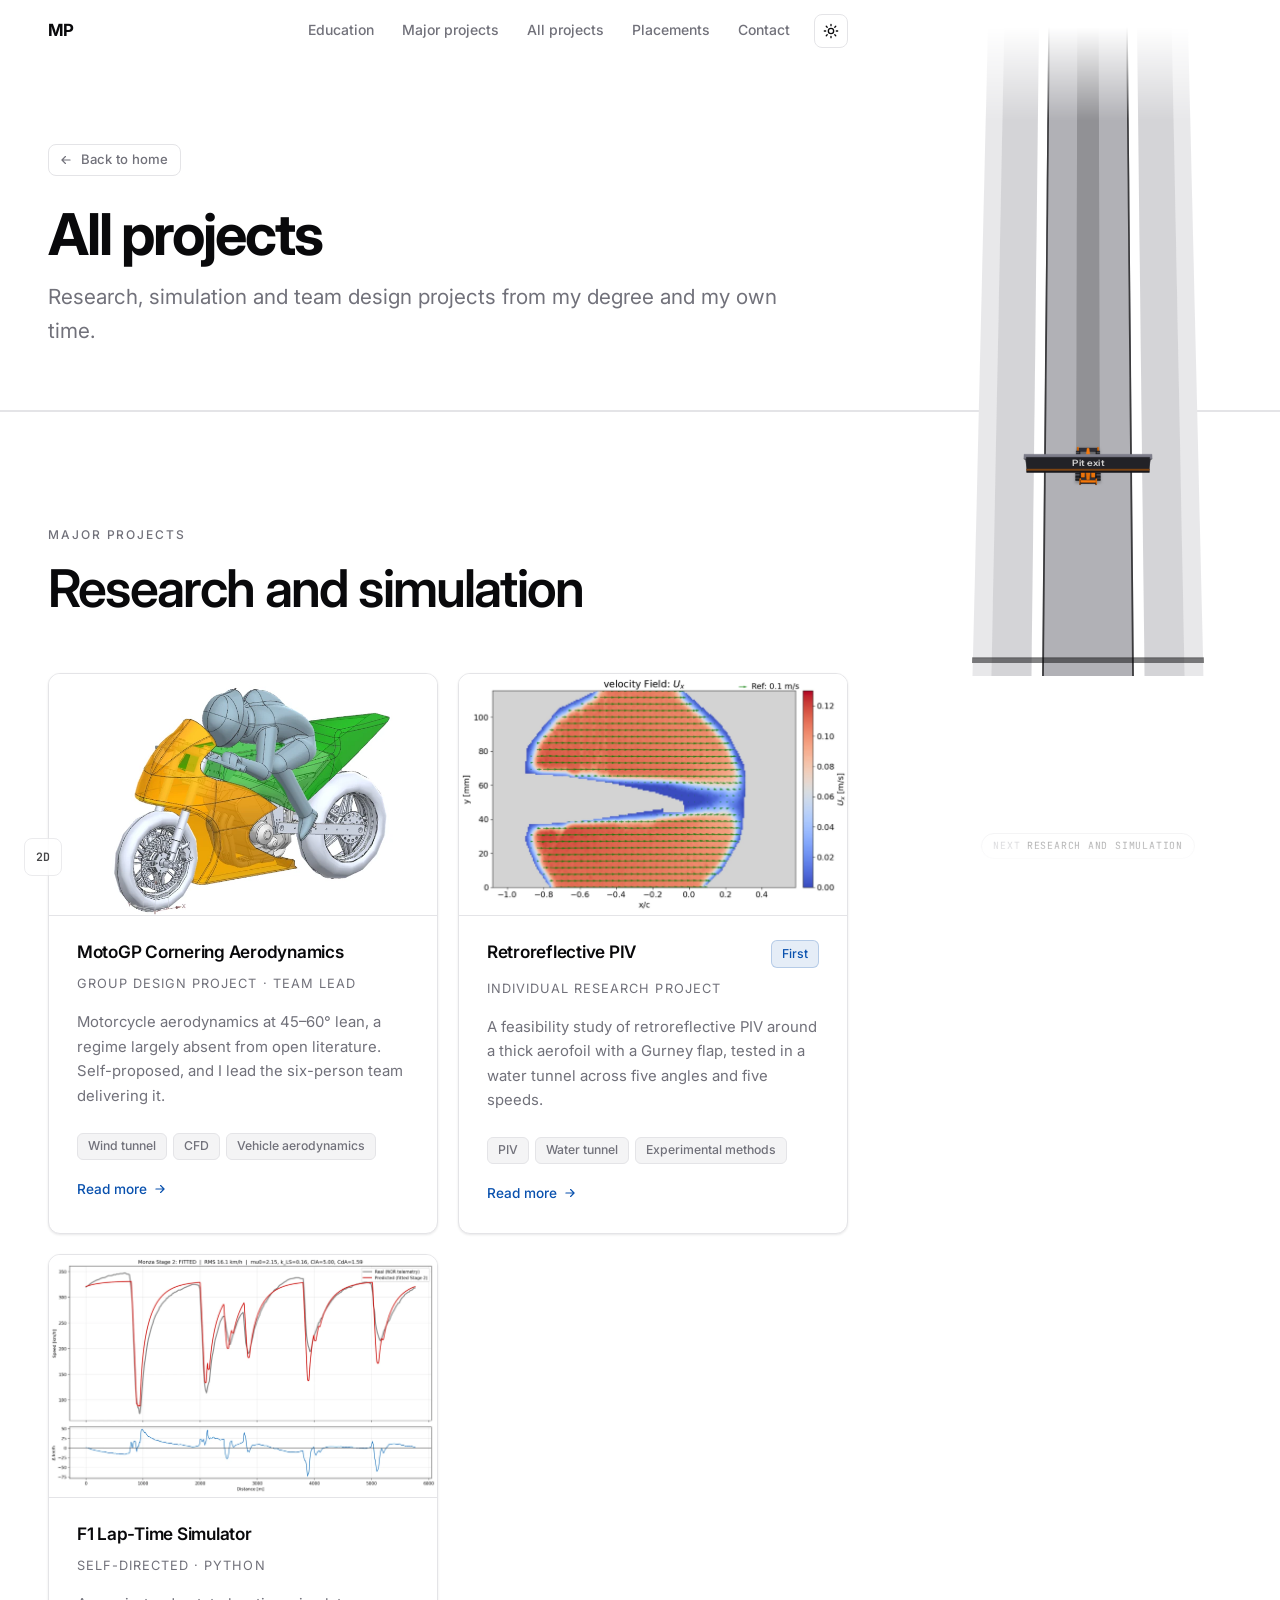
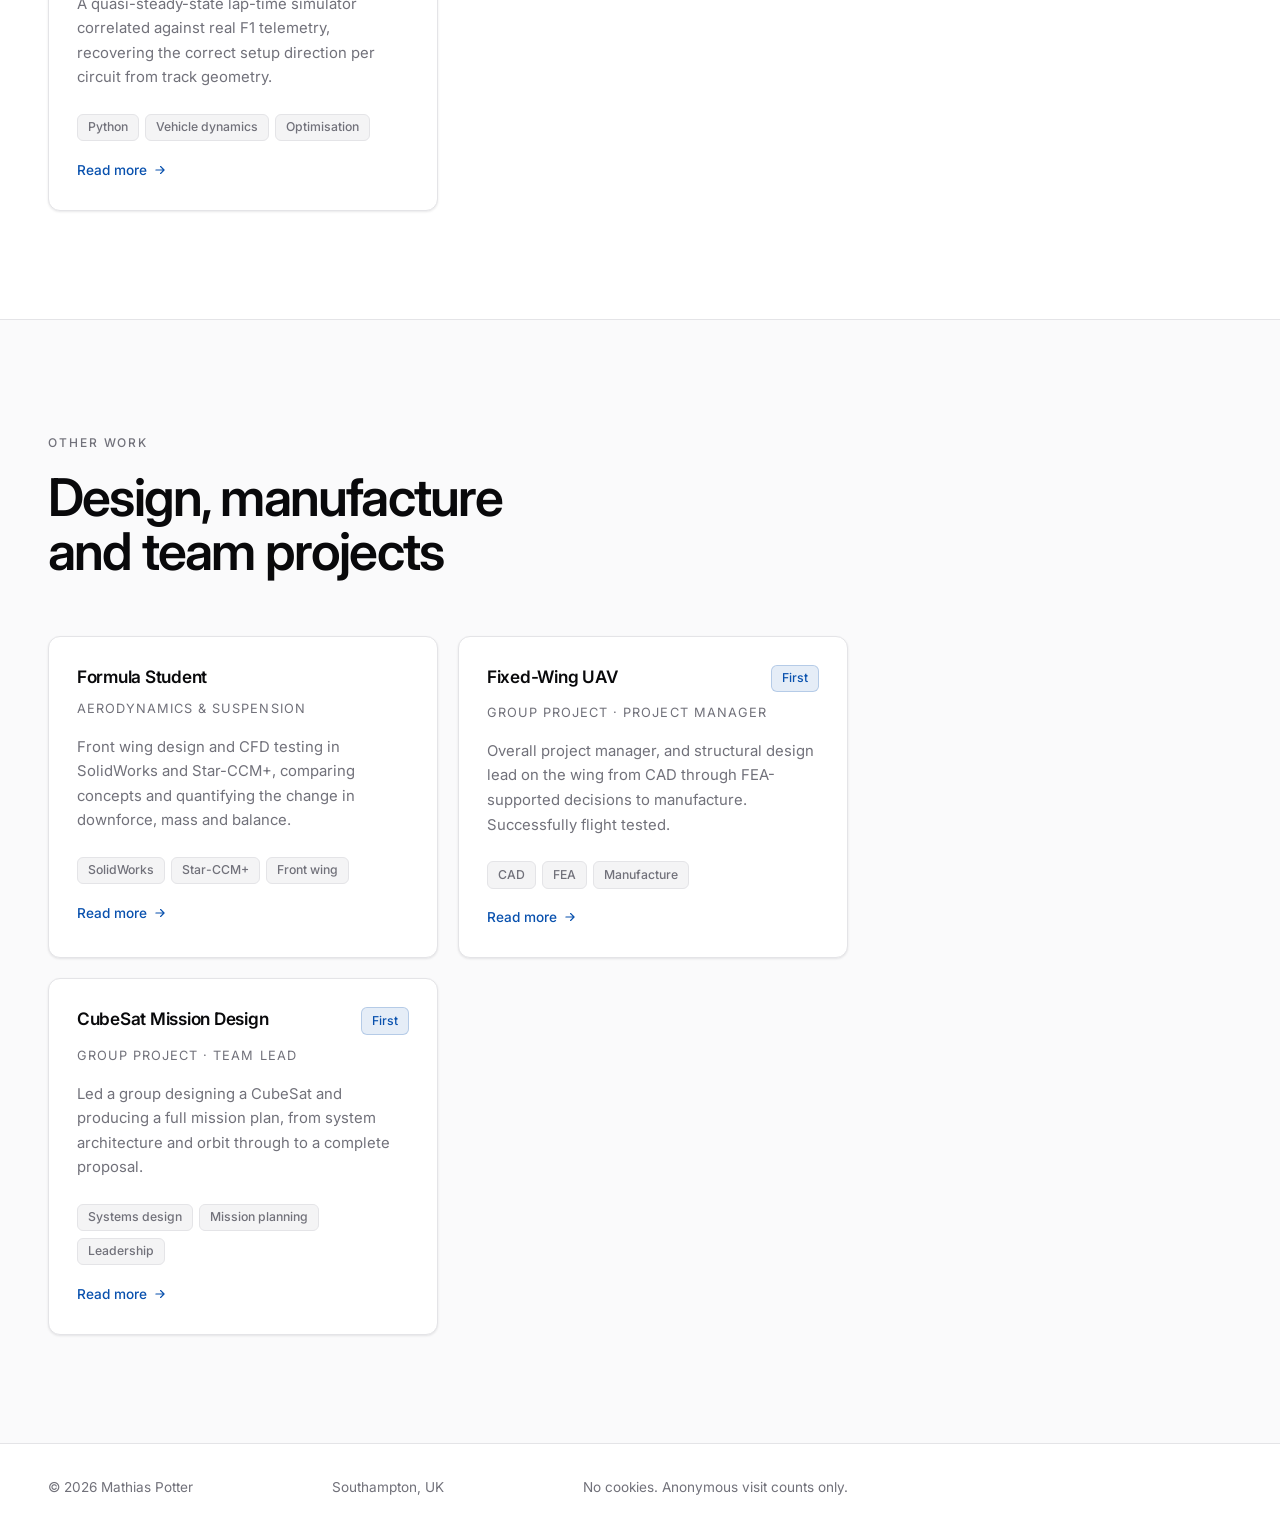
==== commit eb6fd97c: "Add cookieless analytics through Umami analytics.js loads the Umami tracker on every page and adds t" ====
--- a/projects/index.html
+++ b/projects/index.html
@@ -226,10 +226,12 @@
   <div class="container footer-inner">
     <span>&copy; <span id="year">2026</span> Mathias Potter</span>
     <span class="muted">Southampton, UK</span>
+    <span class="muted">No cookies. Anonymous visit counts only.</span>
   </div>
 </footer>
 
 <script src="../circuit3d.js"></script>
 <script src="../site.js"></script>
+<script src="../analytics.js" defer></script>
 </body>
 </html>
--- a/style.css
+++ b/style.css
@@ -54,6 +54,14 @@
   --container: min(1140px, 90vw);
   --font: "Inter", -apple-system, BlinkMacSystemFont, "Segoe UI", Roboto, sans-serif;
   --mono: "JetBrains Mono", ui-monospace, SFMono-Regular, Menlo, monospace;
+
+  /* Motion. One set of curves so everything on the page moves the same way.
+     --ease-out for anything settling into place, --ease-spring for the small
+     overshoot that makes a control feel physical, --ease-press for the fast
+     way back down under a finger. */
+  --ease-out: cubic-bezier(.16, 1, .3, 1);
+  --ease-spring: cubic-bezier(.34, 1.4, .64, 1);
+  --ease-press: cubic-bezier(.4, 0, .2, 1);
 }
 
 /* ------------------------------- RESET ---------------------------------- */
@@ -173,8 +181,17 @@
 .nav-toggle:hover { background: hsl(var(--muted)); }
 .theme-toggle svg,
 .nav-toggle svg { grid-area: 1 / 1; }
-[data-theme="light"] .moon,
-[data-theme="dark"]  .sun { display: none; }
+/* The two icons share one grid cell and swap by rotating past each other,
+   so neither ever leaves the button. Kept out of the layout with opacity and
+   scale rather than display, which cannot animate. The hidden one is still
+   in the accessibility tree, which is why the button carries its own label
+   and the icons are decorative. */
+.theme-toggle .sun,
+.theme-toggle .moon {
+  transition: opacity .4s var(--ease-out), transform .75s var(--ease-spring);
+}
+[data-theme="light"] .moon { opacity: 0; transform: rotate(80deg) scale(.4); }
+[data-theme="dark"]  .sun  { opacity: 0; transform: rotate(-80deg) scale(.4); }
 
 /* Home page: the theme switch with no bar around it. Bottom left, out of the
    reading path and clear of the circuit strip down the right, and reachable
@@ -983,6 +1000,271 @@
   to   { transform: scaleX(1); }
 }
 
+/* --------------------------- TACTILE SURFACES ---------------------------
+   One hover layer shared by every card-like surface, placed after all four
+   of them so it wins on the cascade without touching their own rules.
+
+   Two parts. A soft accent light that follows the pointer across the card,
+   driven by --mx/--my which site.js writes on pointermove. Without JS the
+   light sits in the middle of the card and still reads as a highlight on
+   hover. And a press: the surface drops back under the pointer on
+   :active, quickly, then springs out again on release.
+   ---------------------------------------------------------------------- */
+
+.card, .paper, .placement, .proj-next-card {
+  position: relative;
+  --mx: 50%;
+  --my: 50%;
+  transition: border-color .25s var(--ease-out),
+              transform .35s var(--ease-spring),
+              box-shadow .35s var(--ease-out);
+}
+
+.card::after, .paper::after, .placement::after, .proj-next-card::after {
+  content: "";
+  position: absolute; inset: 0;
+  border-radius: inherit;
+  pointer-events: none;
+  opacity: 0;
+  transition: opacity .35s var(--ease-out);
+  background: radial-gradient(240px circle at var(--mx) var(--my),
+              hsl(var(--accent) / .09), transparent 68%);
+}
+.card:hover::after,
+.paper:hover::after,
+.placement:hover::after,
+.proj-next-card:hover::after { opacity: 1; }
+
+/* Only the surfaces that are themselves links take a press. A plain .card
+   with nothing to click should not feel like a button. */
+a.card:active, a.paper:active, a.placement:active, a.proj-next-card:active,
+.paper:has(> a):active, .placement:has(> a):active {
+  transform: translateY(-1px) scale(.992);
+  transition-duration: .1s;
+  transition-timing-function: var(--ease-press);
+}
+
+/* Buttons and the icon links in the hero get the same treatment: a small
+   spring up on hover, a firm press down on click. */
+.btn, .hero-meta a {
+  transition: background .2s var(--ease-out),
+              border-color .2s var(--ease-out),
+              color .2s var(--ease-out),
+              opacity .2s var(--ease-out),
+              box-shadow .3s var(--ease-out),
+              transform .3s var(--ease-spring);
+}
+.btn:hover { transform: translateY(-2px); box-shadow: var(--shadow-lg); }
+.btn-primary:hover { box-shadow: 0 8px 22px -10px hsl(var(--primary) / .7); }
+.btn:active, .hero-meta a:active {
+  transform: translateY(0) scale(.97);
+  transition-duration: .09s;
+  transition-timing-function: var(--ease-press);
+  box-shadow: var(--shadow);
+}
+.hero-meta a:hover { transform: translateY(-2px); }
+
+/* --------------------------- REACTIVE DETAIL ----------------------------
+   The second half of the hover layer: everything that is not a card or a
+   button, so nothing the pointer crosses sits completely dead. All of it is
+   deliberately small, 1px to 3px and under a quarter of a second, and all of
+   it runs on the shared curves above. Placed after the blocks it touches so
+   it wins on the cascade without editing them.
+   ---------------------------------------------------------------------- */
+
+/* Nav links: an accent rule that wipes out from the left, under the label.
+   Desktop only, because below the breakpoint the links are full-width rows
+   in a panel and an underline there would span the whole screen. */
+@media (min-width: 721px) {
+  .nav-links a { position: relative; padding-bottom: 2px; }
+  .nav-links a::after {
+    content: "";
+    position: absolute; left: 0; right: 0; bottom: 0; height: 1.5px;
+    background: hsl(var(--accent));
+    transform: scaleX(0); transform-origin: left;
+    transition: transform .3s var(--ease-out);
+  }
+  .nav-links a:hover::after { transform: scaleX(1); }
+}
+.nav-brand { transition: color .2s var(--ease-out); }
+.nav-brand:hover { color: hsl(var(--accent)); }
+
+/* The two icon controls in the bar, and the floating theme switch. */
+.theme-toggle, .nav-toggle {
+  transition: background .2s var(--ease-out),
+              border-color .2s var(--ease-out),
+              opacity .2s var(--ease-out),
+              transform .3s var(--ease-spring);
+}
+.theme-toggle:hover, .nav-toggle:hover { transform: translateY(-1px); }
+.theme-toggle:active, .nav-toggle:active {
+  transform: scale(.92);
+  transition-duration: .09s;
+  transition-timing-function: var(--ease-press);
+}
+/* Only the icon on show turns under the pointer. The hidden one keeps the
+   rotation that is holding it off screen. */
+[data-theme="light"] .theme-toggle:hover .sun  { transform: rotate(25deg); }
+[data-theme="dark"]  .theme-toggle:hover .moon { transform: rotate(-12deg); }
+
+/* Tags and pills. Individually reactive, so running the pointer along a row
+   of them ripples. */
+.tags span, .pill {
+  transition: transform .25s var(--ease-spring),
+              background .2s var(--ease-out),
+              border-color .2s var(--ease-out),
+              color .2s var(--ease-out);
+}
+.tags span:hover {
+  transform: translateY(-2px);
+  border-color: hsl(var(--accent) / .45);
+  color: hsl(var(--foreground));
+}
+.pill:hover, .tag-accent:hover {
+  transform: translateY(-2px);
+  border-color: hsl(var(--accent) / .5) !important;
+}
+
+/* Stat blocks had no hover at all. The number is the thing worth pulling
+   forward, so the card lifts and the figure comes with it. */
+.stat {
+  transition: border-color .25s var(--ease-out),
+              transform .35s var(--ease-spring),
+              box-shadow .35s var(--ease-out);
+}
+.stat:hover {
+  border-color: hsl(var(--ring));
+  transform: translateY(-3px);
+  box-shadow: var(--shadow-lg);
+}
+.stat-num { transition: transform .35s var(--ease-spring); transform-origin: left bottom; }
+.stat:hover .stat-num { transform: scale(1.04); }
+
+/* Card images are clipped to the card and to its radius. No zoom of their
+   own: the card itself is what grows, in CARD LIFT below. */
+.card { overflow: hidden; }
+.portrait-frame img { transition: transform .6s var(--ease-out); }
+.portrait-frame:hover img { transform: scale(1.03); }
+
+/* Timeline rows. No box to lift, so the row itself steps aside instead. */
+.timeline li {
+  transition: transform .3s var(--ease-out), border-color .25s var(--ease-out);
+}
+.timeline li:hover { transform: translateX(4px); }
+.timeline li .tl-when { transition: color .2s var(--ease-out); }
+.timeline li:hover .tl-when { color: hsl(var(--accent)); }
+
+/* Button icons. A trailing arrow is pointing somewhere, so it moves that way.
+   A leading icon is a label, not a direction, so it only swells slightly. */
+.btn svg { transition: transform .3s var(--ease-spring); }
+.btn:hover svg { transform: translateX(2px); }
+.btn:hover .ico-lead { transform: scale(1.08); }
+
+/* Footer and inline prose links: the underline arrives rather than snapping. */
+footer a, .prose a {
+  text-decoration-thickness: 1px;
+  transition: color .2s var(--ease-out),
+              text-decoration-color .25s var(--ease-out),
+              text-underline-offset .25s var(--ease-out);
+}
+footer a:hover, .prose a:hover {
+  color: hsl(var(--accent));
+  text-underline-offset: 5px;
+}
+
+/* ----------------------------- CARD LIFT --------------------------------
+   The hovered card gets bigger and its neighbours ease back, and none of it
+   touches the layout. Growth is a transform, so no track resizes, no line
+   of type rewraps and nothing below the grid moves: the card simply sits
+   forward of the page, raised on a z-index and a deeper shadow, overlapping
+   the gap toward its neighbours.
+
+   The first attempt animated grid-template-columns instead. That is real
+   growth but it reflows the card's text and changes the row height, which
+   pushed the rest of the page around. Kept here as a note so it does not
+   get tried again.
+
+   Scoped to cards sitting in a grid, on fine pointers, with motion allowed.
+   ---------------------------------------------------------------------- */
+
+@media (hover: hover) and (pointer: fine)
+   and (prefers-reduced-motion: no-preference) {
+
+  .cards .card,
+  .major-grid .paper {
+    transition: transform .4s var(--ease-spring),
+                opacity .4s var(--ease-out),
+                border-color .25s var(--ease-out),
+                box-shadow .4s var(--ease-out);
+  }
+
+  .cards .card:hover,
+  .major-grid .paper:hover {
+    transform: scale(1.035);
+    z-index: 3;
+    box-shadow: 0 24px 50px -20px hsl(240 6% 10% / .28);
+  }
+  [data-theme="dark"] .cards .card:hover,
+  [data-theme="dark"] .major-grid .paper:hover {
+    box-shadow: 0 24px 50px -18px hsl(0 0% 0% / .65);
+  }
+
+  /* The others give way by settling back rather than by moving, which is
+     what makes the hovered one read as coming forward. */
+  .cards:has(.card:hover) .card:not(:hover),
+  .major-grid:has(.paper:hover) .paper:not(:hover) {
+    transform: scale(.985);
+    opacity: .72;
+  }
+
+  /* Pressing a card still pushes it back under the finger. */
+  a.card:active,
+  .cards .card:active,
+  .major-grid .paper:active { transform: scale(1.012); transition-duration: .1s; }
+}
+
+/* --------------------------- THEME SWITCHING ----------------------------
+   Two mechanisms, one for each kind of browser.
+
+   Where the View Transitions API exists, site.js flips the theme inside a
+   transition and clips the incoming snapshot to a circle growing out of the
+   toggle, so the new theme washes across the page from the button. The two
+   snapshots must not run their default cross-fade, or the wipe would be
+   fighting a dissolve, hence the `animation: none` and the explicit stack
+   order below.
+
+   Everywhere else the switch is instant, so `.theme-anim` lends every
+   element a colour transition for as long as the change takes. It is
+   deliberately blunt and deliberately brief: site.js takes the class off
+   again once the fade is done, so nothing carries a permanent `!important`
+   transition around.
+   ---------------------------------------------------------------------- */
+
+::view-transition-old(root),
+::view-transition-new(root) {
+  animation: none;
+  mix-blend-mode: normal;
+}
+::view-transition-old(root) { z-index: 1; }
+::view-transition-new(root) { z-index: 2; }
+
+html.theme-anim,
+html.theme-anim *,
+html.theme-anim *::before,
+html.theme-anim *::after {
+  transition: background-color .7s var(--ease-out),
+              border-color .7s var(--ease-out),
+              color .7s var(--ease-out),
+              fill .7s var(--ease-out),
+              stroke .7s var(--ease-out) !important;
+}
+/* The icon swap keeps its own curve through the blanket above. */
+html.theme-anim .theme-toggle .sun,
+html.theme-anim .theme-toggle .moon {
+  transition: opacity .4s var(--ease-out),
+              transform .75s var(--ease-spring) !important;
+}
+
 /* ---------------------------- SCROLL REVEAL ----------------------------- */
 
 /* The reveal offset uses the independent `translate` property, not `transform`.
@@ -993,9 +1275,11 @@
    The hidden state is gated on .js, set by the head script, so the content
    stays visible when scripts do not run. */
 .reveal {
-  transition: opacity .7s cubic-bezier(.16,1,.3,1),
-              translate .7s cubic-bezier(.16,1,.3,1),
-              transform .2s, border-color .2s, box-shadow .2s;
+  transition: opacity .7s var(--ease-out),
+              translate .7s var(--ease-out),
+              transform .35s var(--ease-spring),
+              border-color .25s var(--ease-out),
+              box-shadow .35s var(--ease-out);
 }
 .js .reveal { opacity: 0; translate: 0 18px; }
 .js .reveal.in { opacity: 1; translate: none; }
@@ -1807,6 +2091,12 @@
    horizon in shot to draw. The verge carries the edge of the world and the
    page shows through past it. */
 .c3d-ground { fill: none; }
+/* The road is laid on this rather than straight on the page: every material
+   below is a tint with alpha, so without an opaque slab under them they mixed
+   with whatever the page was showing behind the strip and a section rule or a
+   change of section tint read through the road. Page colour, so the road
+   looks no different where the page behind it is plain. */
+.c3d-base { fill: hsl(var(--background)); }
 .c3d-horizon { display: none; }
 .c3d-road { fill: hsl(var(--muted-foreground) / .55); }
 .c3d-edge { fill: hsl(var(--foreground) / .7); }
@@ -1817,22 +2107,24 @@
 .c3d-kerb-a { fill: hsl(var(--kerb)); }
 .c3d-kerb-b { fill: hsl(0 0% 98%); }
 .c3d-flag { fill: hsl(0 0% 98%); }
+/* The chequer is black and white in both themes, the way a real one is,
+   and the road under it is the same mid grey either way. */
+.c3d-flag-b { fill: hsl(240 6% 13%); }
 .c3d-wall-face { fill: hsl(var(--foreground) / .32); }
 .c3d-wall-top { fill: hsl(var(--foreground) / .5); }
 .c3d-shadow { fill: hsl(0 0% 0% / .28); }
 
-/* Section boards. The one the chip names takes the accent along its top. */
-.c3d-board-panel { fill: hsl(var(--card)); stroke: hsl(var(--border)); stroke-width: .6; }
-.c3d-board-back { fill: hsl(var(--muted-foreground) / .45); }
-.c3d-board-post { fill: hsl(var(--muted-foreground) / .7); }
-.c3d-board-strip { fill: hsl(var(--muted-foreground) / .6); }
-.c3d-board.is-next .c3d-board-strip { fill: hsl(var(--accent)); }
+/* Section gantries. Every face of one is shaded in circuit3d.js from its own
+   normal and filled inline, the way the car's panels are, so there is nothing
+   to colour here: a rule with a fill would override the shading and put the
+   gantry back into flat UI colours. Only the lettering is styled, and its
+   fill is set inline too. */
 .c3d-board-text {
-  fill: hsl(var(--foreground));
   /* Set 100 times too large and scaled down in the transform: see the boards
-     section of circuit3d.js. */
-  font: 600 92px var(--font);
-  letter-spacing: -.5px;
+     section of circuit3d.js. Sign writing, so it is tracked out a little
+     rather than tightened the way a UI label is. */
+  font: 600 88px var(--font);
+  letter-spacing: 2.5px;
 }
 
 /* The Next chip is the one part of the flat map that still earns its place,
@@ -1869,13 +2161,35 @@
   .c3d { display: block; }
   /* The strip takes its width off the window first and the page centres in
      what is left, rather than the strip squeezing into whatever gutter a
-     centred container happened to leave. That is what buys it the room. */
-  html[data-circuit="3d"] body { padding-right: var(--c3d-w); }
+     centred container happened to leave. That is what buys it the room.
+
+     The room is taken block by block rather than with padding on the body,
+     so every band that carries a background or a rule still runs the full
+     width of the window and passes under the strip. With the padding on the
+     body they all stopped at the strip's left edge, which left a column of
+     flat page colour down the right that never changed as the alternating
+     sections scrolled past it, and a hard vertical seam where each tinted
+     section ended. The ground in the strip is unfilled, so the band the car
+     is driving over is the same band the text beside it sits on. */
+  html[data-circuit="3d"] .hero,
+  html[data-circuit="3d"] .section,
+  html[data-circuit="3d"] .proj-hero,
+  html[data-circuit="3d"] .proj-band,
+  html[data-circuit="3d"] .proj-next,
+  html[data-circuit="3d"] footer { padding-right: var(--c3d-w); }
   html[data-circuit="3d"] {
     --container: min(1140px, calc(100vw - var(--c3d-w) - 6rem));
   }
-  /* The fixed bar on a project page stops at the strip for the same reason. */
-  html[data-circuit="3d"] .nav { right: var(--c3d-w); }
+  /* The hero's grid is masked from the centre of its own box, which the
+     padding above widens, so the mask is pulled back over the text. */
+  html[data-circuit="3d"] .hero::before {
+    -webkit-mask-image: radial-gradient(ellipse 90% 70% at calc(50% - var(--c3d-w) / 2) 40%, #000 20%, transparent 78%);
+            mask-image: radial-gradient(ellipse 90% 70% at calc(50% - var(--c3d-w) / 2) 40%, #000 20%, transparent 78%);
+  }
+  /* The fixed bar on a project page is inset the same way, by padding rather
+     than by ending early, so its surface and its bottom rule cross the strip
+     with everything else. Its inner row still centres over the text. */
+  html[data-circuit="3d"] .nav { padding-right: var(--c3d-w); }
 }
 
 /* A world that rotates under you is far more motion than a dot on a map. */
